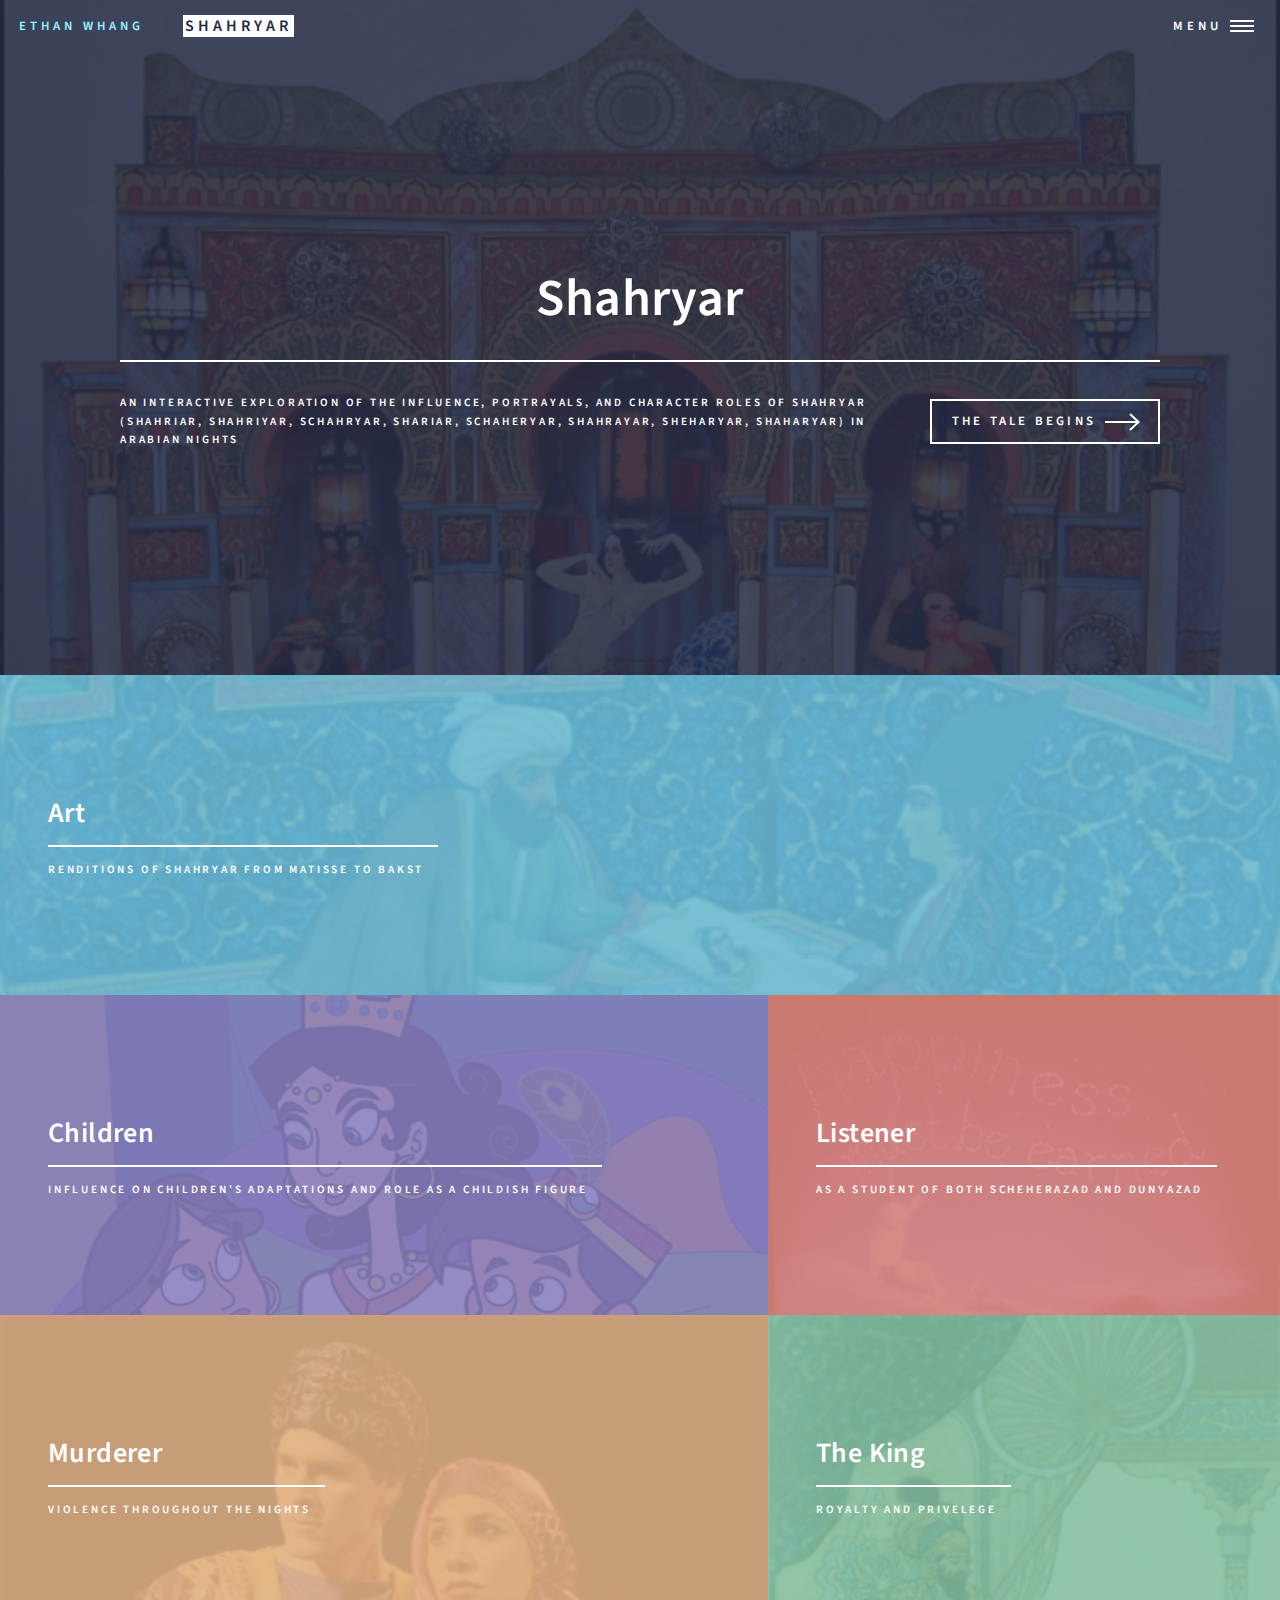
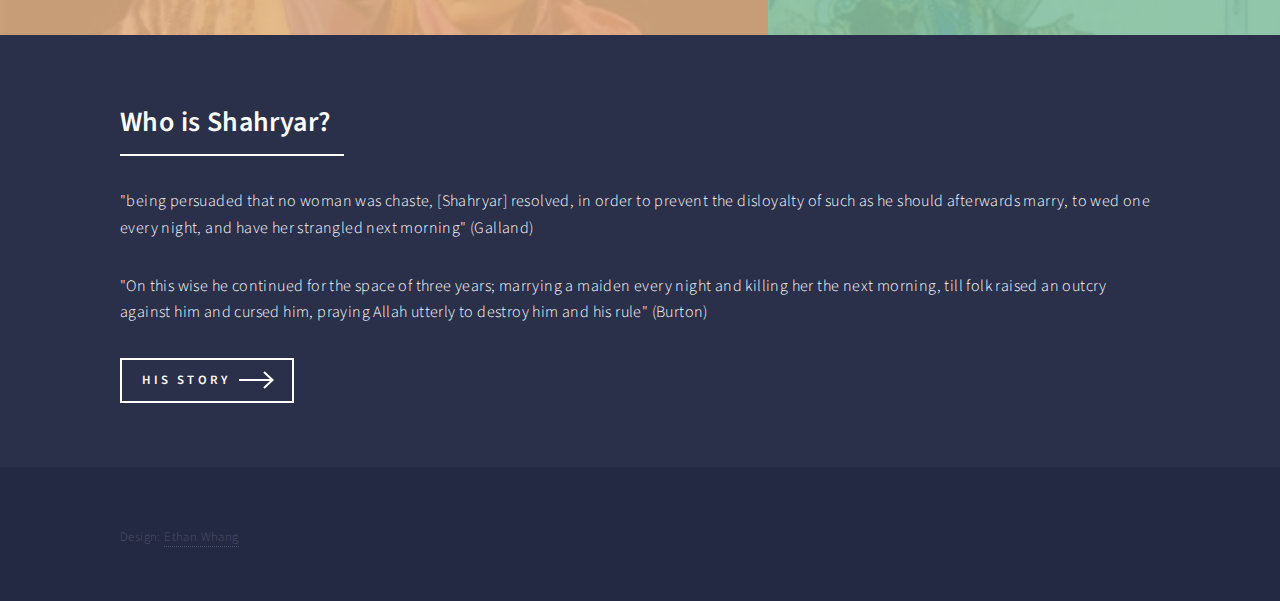
==== index.html @ 06170504 "children" ====
<html><head>
    <link rel="shortcut icon" type="image/x-icon" href="favicon.ico" />
    <title>Ethan Whang's CL121 Final Project</title>
    <meta charset="utf-8">
    <meta name="viewport" content="width=device-width, initial-scale=1, user-scalable=no">
    <link rel="stylesheet" href="assets/css/main.css">
    <noscript><link rel="stylesheet" href="assets/css/noscript.css" /></noscript>
  </head>
  <body class="">

    <!-- Wrapper -->
      <div id="wrapper">

        <!-- Header -->
          <header id="header" class="reveal alt">
            <a href="ethanwhang.html" class="logo"><span>Ethan Whang</span></a>
            <nav>
            <a href="index.html" class="logo"><strong>Shahryar</strong></a>
            <nav>
              <a href="#menu">Menu</a>
            </nav>
          </header>

        <!-- Menu -->
          <nav id="menu">
            <ul class="links">
              <li><a href="art.html">Art</a></li>
              <li><a href="children.html">Children</a></li>
              <li><a href="listener.html">Listener</a></li>
              <li><a href="murderer.html">Murderer</a></li>
              <li><a hre="theking.html">The King</a></li>
            </ul>
          </nav>


        <!-- Banner -->
          <section id="banner" class="major" style="">
            <div class="inner">
              <center><header class="major">
                <h1>Shahryar</h1>
              </header></center>
              <div class="content">
                <p>An interactive exploration of the influence, portrayals, and character roles of Shahryar (Shahriar, Shahriyar, Schahryar, Shariar, Schaheryar, Shahrayar, Sheharyar, Shaharyar) in Arabian Nights</p>
                <ul class="actions">
                  <li><a href="#one" class="button next scrolly">The Tale Begins</a></li>
                </ul>
              </div>
            </div>
          </section>

        <!-- Main -->
          <div id="main">

            <!-- One -->
              <section id="one" class="tiles">
                <article style="background-image: url(&quot;images/pic01.jpg&quot;);">
                  <span class="image" style="display: none;">
                    <img src="images/pic27.jpg" alt="">
                  </span>
                  <header class="major">
                    <h3><a href="art.html" class="link">Art</a></h3>
                    <p>Renditions of Shahryar from Matisse to Bakst</p>
                  </header>
                <a href="art.html" class="link primary"></a></article>
                <article style="background-image: url(&quot;images/pic02.jpg&quot;);">
                  <span class="image" style="display: none;">
                    <img src="images/pic02.jpg" alt="">
                  </span>
                  <header class="major">
                    <h3><a href="children.html" class="link">Children</a></h3>
                    <p>Influence on children's adaptations and role as a childish figure</p>
                  </header>
                <a href="children.html" class="link primary"></a></article>
                <article style="background-image: url(&quot;images/pic03.jpg&quot;);">
                  <span class="image" style="display: none;">
                    <img src="images/pic03.jpg" alt="">
                  </span>
                  <header class="major">
                    <h3><a href="listener.html" class="link">Listener</a></h3>
                    <p>As a student of both Scheherazad and Dunyazad</p>
                  </header>
                <a href="listener.html" class="link primary"></a></article>
                <article style="background-image: url(&quot;images/pic04.jpg&quot;);">
                  <span class="image" style="display: none;">
                    <img src="images/pic04.jpg" alt="">
                  </span>
                  <header class="major">
                    <h3><a href="murderer.html" class="link">Murderer</a></h3>
                    <p>Violence throughout the Nights</p>
                  </header>
                <a href="murderer.html" class="link primary"></a></article>
                <a href="theking.html" class="link primary"></a></article>
                <article style="background-image: url(&quot;images/pic05.jpg&quot;);">
                  <span class="image" style="display: none;">
                    <img src="images/pic05.jpg" alt="">
                  </span>
                  <header class="major">
                    <h3><a href="theking.html" class="link">The King</a></h3>
                    <p>Royalty and Privelege</p>
                  </header>
                </section>


            <!-- Two -->
              <section id="two">
                <div class="inner">
                  <header class="major">
                    <h2>Who is Shahryar?</h2>
                  </header>
                  <p>
                  "being persuaded that no woman was chaste, [Shahryar] resolved, in order to prevent the disloyalty of such as he should afterwards marry, to wed one every night, and have her strangled next morning" (Galland)
                </p>
                <p>
                  "On this wise he continued for the space of three years; marrying a maiden every night and killing her the next morning, till folk raised an outcry against him and cursed him, praying Allah utterly to destroy him and his rule" (Burton)
                </p>
                  <ul class="actions">
                    <li><a href="landing.html" class="button next">His Story</a></li>
                  </ul>
                </div>
              </section>

          </div>

        <!-- Footer -->
          <footer id="footer">
            <div class="inner">
              <ul class="copyright">
                <li>Design: <a href="ethanwhang.html">Ethan Whang</a></li>
              </ul>
            </div>
          </footer>

      </div>

    <!-- Scripts -->
      <script src="assets/js/jquery.min.js"></script>
      <script src="assets/js/jquery.scrolly.min.js"></script>
      <script src="assets/js/jquery.scrollex.min.js"></script>
      <script src="assets/js/browser.min.js"></script>
      <script src="assets/js/breakpoints.min.js"></script>
      <script src="assets/js/util.js"></script>
      <script src="assets/js/main.js"></script>


</body></html>
---- assets/css/main.css ----
@import url(font-awesome.min.css);
@import url("https://fonts.googleapis.com/css?family=Source+Sans+Pro:300,300italic,600,600italic");

/*
	Forty by HTML5 UP
	html5up.net | @ajlkn
	Free for personal and commercial use under the CCA 3.0 license (html5up.net/license)
*/

html, body, div, span, applet, object,
iframe, h1, h2, h3, h4, h5, h6, p, blockquote,
pre, a, abbr, acronym, address, big, cite,
code, del, dfn, em, img, ins, kbd, q, s, samp,
small, strike, strong, sub, sup, tt, var, b,
u, i, center, dl, dt, dd, ol, ul, li, fieldset,
form, label, legend, table, caption, tbody,
tfoot, thead, tr, th, td, article, aside,
canvas, details, embed, figure, figcaption,
footer, header, hgroup, menu, nav, output, ruby,
section, summary, time, mark, audio, video {
	margin: 0;
	padding: 0;
	border: 0;
	font-size: 100%;
	font: inherit;
	vertical-align: baseline;}

article, aside, details, figcaption, figure,
footer, header, hgroup, menu, nav, section {
	display: block;}

body {
	line-height: 1;
}

ol, ul {
	list-style: none;
}

blockquote, q {
	quotes: none;
}

	blockquote:before, blockquote:after, q:before, q:after {
		content: '';
		content: none;
	}

table {
	border-collapse: collapse;
	border-spacing: 0;
}

body {
	-webkit-text-size-adjust: none;
}

mark {
	background-color: transparent;
	color: inherit;
}

input::-moz-focus-inner {
	border: 0;
	padding: 0;
}

input, select, textarea {
	-moz-appearance: none;
	-webkit-appearance: none;
	-ms-appearance: none;
	appearance: none;
}

/* Basic */

	@-ms-viewport {
		width: device-width;
	}

	body {
		-ms-overflow-style: scrollbar;
	}

	@media screen and (max-width: 480px) {

		html, body {
			min-width: 320px;
		}

	}

	html {
		box-sizing: border-box;
	}

	*, *:before, *:after {
		box-sizing: border-box;
	}

	body {
		background: #242943;
	}

		body.is-preload *, body.is-preload *:before, body.is-preload *:after {
			-moz-animation: none !important;
			-webkit-animation: none !important;
			-ms-animation: none !important;
			animation: none !important;
			-moz-transition: none !important;
			-webkit-transition: none !important;
			-ms-transition: none !important;
			transition: none !important;
		}

/* Type */

	body, input, select, textarea {
		color: #ffffff;
		font-family: "Source Sans Pro", Helvetica, sans-serif;
		font-size: 17pt;
		font-weight: 300;
		letter-spacing: 0.025em;
		line-height: 1.65;
	}

		@media screen and (max-width: 1680px) {

			body, input, select, textarea {
				font-size: 14pt;
			}

		}

		@media screen and (max-width: 1280px) {

			body, input, select, textarea {
				font-size: 12pt;
			}

		}

		@media screen and (max-width: 360px) {

			body, input, select, textarea {
				font-size: 11pt;
			}

		}

	a {
		-moz-transition: color 0.2s ease-in-out, border-bottom-color 0.2s ease-in-out;
		-webkit-transition: color 0.2s ease-in-out, border-bottom-color 0.2s ease-in-out;
		-ms-transition: color 0.2s ease-in-out, border-bottom-color 0.2s ease-in-out;
		transition: color 0.2s ease-in-out, border-bottom-color 0.2s ease-in-out;
		border-bottom: dotted 1px;
		color: inherit;
		text-decoration: none;
	}

		a:hover {
			border-bottom-color: transparent;
			color: #9bf1ff !important;
		}

		a:active {
			color: #53e3fb !important;
		}

	strong, b {
		color: #ffffff;
		font-weight: 600;
	}

	em, i {
		font-style: italic;
	}

	p {
		margin: 0 0 2em 0;
	}

	h1, h2, h3, h4, h5, h6 {
		color: #ffffff;
		font-weight: 600;
		line-height: 1.65;
		margin: 0 0 1em 0;
	}

		h1 a, h2 a, h3 a, h4 a, h5 a, h6 a {
			color: inherit;
			border-bottom: 0;
		}

	h1 {
		font-size: 2.5em;
	}

	h2 {
		font-size: 1.75em;
	}

	h3 {
		font-size: 1.35em;
	}

	h4 {
		font-size: 1.1em;
	}

	h5 {
		font-size: 0.9em;
	}

	h6 {
		font-size: 0.7em;
	}

	@media screen and (max-width: 736px) {

		h1 {
			font-size: 2em;
		}

		h2 {
			font-size: 1.5em;
		}

		h3 {
			font-size: 1.25em;
		}

	}

	sub {
		font-size: 0.8em;
		position: relative;
		top: 0.5em;
	}

	sup {
		font-size: 0.8em;
		position: relative;
		top: -0.5em;
	}

	blockquote {
		border-left: solid 4px rgba(212, 212, 255, 0.1);
		font-style: italic;
		margin: 0 0 2em 0;
		padding: 0.5em 0 0.5em 2em;
	}

	code {
		background: rgba(212, 212, 255, 0.035);
		font-family: "Courier New", monospace;
		font-size: 0.9em;
		margin: 0 0.25em;
		padding: 0.25em 0.65em;
	}

	pre {
		-webkit-overflow-scrolling: touch;
		font-family: "Courier New", monospace;
		font-size: 0.9em;
		margin: 0 0 2em 0;
	}

		pre code {
			display: block;
			line-height: 1.75;
			padding: 1em 1.5em;
			overflow-x: auto;
		}

	hr {
		border: 0;
		border-bottom: solid 1px rgba(212, 212, 255, 0.1);
		margin: 2em 0;
	}

		hr.major {
			margin: 3em 0;
		}

	.align-left {
		text-align: left;
	}

	.align-center {
		text-align: center;
	}

	.align-right {
		text-align: right;
	}

/* Row */

	.row {
		display: flex;
		flex-wrap: wrap;
		box-sizing: border-box;
		align-items: stretch;
	}

		.row > * {
			box-sizing: border-box;
		}

		.row.gtr-uniform > * > :last-child {
			margin-bottom: 0;
		}

		.row.aln-left {
			justify-content: flex-start;
		}

		.row.aln-center {
			justify-content: center;
		}

		.row.aln-right {
			justify-content: flex-end;
		}

		.row.aln-top {
			align-items: flex-start;
		}

		.row.aln-middle {
			align-items: center;
		}

		.row.aln-bottom {
			align-items: flex-end;
		}

		.row > .imp {
			order: -1;
		}

		.row > .col-1 {
			width: 8.3333333333%;
		}

		.row > .off-1 {
			margin-left: 8.3333333333%;
		}

		.row > .col-2 {
			width: 16.6666666667%;
		}

		.row > .off-2 {
			margin-left: 16.6666666667%;
		}

		.row > .col-3 {
			width: 25%;
		}

		.row > .off-3 {
			margin-left: 25%;
		}

		.row > .col-4 {
			width: 33.3333333333%;
		}

		.row > .off-4 {
			margin-left: 33.3333333333%;
		}

		.row > .col-5 {
			width: 41.6666666667%;
		}

		.row > .off-5 {
			margin-left: 41.6666666667%;
		}

		.row > .col-6 {
			width: 50%;
		}

		.row > .off-6 {
			margin-left: 50%;
		}

		.row > .col-7 {
			width: 58.3333333333%;
		}

		.row > .off-7 {
			margin-left: 58.3333333333%;
		}

		.row > .col-8 {
			width: 66.6666666667%;
		}

		.row > .off-8 {
			margin-left: 66.6666666667%;
		}

		.row > .col-9 {
			width: 75%;
		}

		.row > .off-9 {
			margin-left: 75%;
		}

		.row > .col-10 {
			width: 83.3333333333%;
		}

		.row > .off-10 {
			margin-left: 83.3333333333%;
		}

		.row > .col-11 {
			width: 91.6666666667%;
		}

		.row > .off-11 {
			margin-left: 91.6666666667%;
		}

		.row > .col-12 {
			width: 100%;
		}

		.row > .off-12 {
			margin-left: 100%;
		}

		.row.gtr-0 {
			margin-top: 0;
			margin-left: 0em;
		}

			.row.gtr-0 > * {
				padding: 0 0 0 0em;
			}

			.row.gtr-0.gtr-uniform {
				margin-top: 0em;
			}

				.row.gtr-0.gtr-uniform > * {
					padding-top: 0em;
				}

		.row.gtr-25 {
			margin-top: 0;
			margin-left: -0.5em;
		}

			.row.gtr-25 > * {
				padding: 0 0 0 0.5em;
			}

			.row.gtr-25.gtr-uniform {
				margin-top: -0.5em;
			}

				.row.gtr-25.gtr-uniform > * {
					padding-top: 0.5em;
				}

		.row.gtr-50 {
			margin-top: 0;
			margin-left: -1em;
		}

			.row.gtr-50 > * {
				padding: 0 0 0 1em;
			}

			.row.gtr-50.gtr-uniform {
				margin-top: -1em;
			}

				.row.gtr-50.gtr-uniform > * {
					padding-top: 1em;
				}

		.row {
			margin-top: 0;
			margin-left: -2em;
		}

			.row > * {
				padding: 0 0 0 2em;
			}

			.row.gtr-uniform {
				margin-top: -2em;
			}

				.row.gtr-uniform > * {
					padding-top: 2em;
				}

		.row.gtr-150 {
			margin-top: 0;
			margin-left: -3em;
		}

			.row.gtr-150 > * {
				padding: 0 0 0 3em;
			}

			.row.gtr-150.gtr-uniform {
				margin-top: -3em;
			}

				.row.gtr-150.gtr-uniform > * {
					padding-top: 3em;
				}

		.row.gtr-200 {
			margin-top: 0;
			margin-left: -4em;
		}

			.row.gtr-200 > * {
				padding: 0 0 0 4em;
			}

			.row.gtr-200.gtr-uniform {
				margin-top: -4em;
			}

				.row.gtr-200.gtr-uniform > * {
					padding-top: 4em;
				}

		@media screen and (max-width: 1680px) {

			.row {
				display: flex;
				flex-wrap: wrap;
				box-sizing: border-box;
				align-items: stretch;
			}

				.row > * {
					box-sizing: border-box;
				}

				.row.gtr-uniform > * > :last-child {
					margin-bottom: 0;
				}

				.row.aln-left {
					justify-content: flex-start;
				}

				.row.aln-center {
					justify-content: center;
				}

				.row.aln-right {
					justify-content: flex-end;
				}

				.row.aln-top {
					align-items: flex-start;
				}

				.row.aln-middle {
					align-items: center;
				}

				.row.aln-bottom {
					align-items: flex-end;
				}

				.row > .imp-xlarge {
					order: -1;
				}

				.row > .col-1-xlarge {
					width: 8.3333333333%;
				}

				.row > .off-1-xlarge {
					margin-left: 8.3333333333%;
				}

				.row > .col-2-xlarge {
					width: 16.6666666667%;
				}

				.row > .off-2-xlarge {
					margin-left: 16.6666666667%;
				}

				.row > .col-3-xlarge {
					width: 25%;
				}

				.row > .off-3-xlarge {
					margin-left: 25%;
				}

				.row > .col-4-xlarge {
					width: 33.3333333333%;
				}

				.row > .off-4-xlarge {
					margin-left: 33.3333333333%;
				}

				.row > .col-5-xlarge {
					width: 41.6666666667%;
				}

				.row > .off-5-xlarge {
					margin-left: 41.6666666667%;
				}

				.row > .col-6-xlarge {
					width: 50%;
				}

				.row > .off-6-xlarge {
					margin-left: 50%;
				}

				.row > .col-7-xlarge {
					width: 58.3333333333%;
				}

				.row > .off-7-xlarge {
					margin-left: 58.3333333333%;
				}

				.row > .col-8-xlarge {
					width: 66.6666666667%;
				}

				.row > .off-8-xlarge {
					margin-left: 66.6666666667%;
				}

				.row > .col-9-xlarge {
					width: 75%;
				}

				.row > .off-9-xlarge {
					margin-left: 75%;
				}

				.row > .col-10-xlarge {
					width: 83.3333333333%;
				}

				.row > .off-10-xlarge {
					margin-left: 83.3333333333%;
				}

				.row > .col-11-xlarge {
					width: 91.6666666667%;
				}

				.row > .off-11-xlarge {
					margin-left: 91.6666666667%;
				}

				.row > .col-12-xlarge {
					width: 100%;
				}

				.row > .off-12-xlarge {
					margin-left: 100%;
				}

				.row.gtr-0 {
					margin-top: 0;
					margin-left: 0em;
				}

					.row.gtr-0 > * {
						padding: 0 0 0 0em;
					}

					.row.gtr-0.gtr-uniform {
						margin-top: 0em;
					}

						.row.gtr-0.gtr-uniform > * {
							padding-top: 0em;
						}

				.row.gtr-25 {
					margin-top: 0;
					margin-left: -0.5em;
				}

					.row.gtr-25 > * {
						padding: 0 0 0 0.5em;
					}

					.row.gtr-25.gtr-uniform {
						margin-top: -0.5em;
					}

						.row.gtr-25.gtr-uniform > * {
							padding-top: 0.5em;
						}

				.row.gtr-50 {
					margin-top: 0;
					margin-left: -1em;
				}

					.row.gtr-50 > * {
						padding: 0 0 0 1em;
					}

					.row.gtr-50.gtr-uniform {
						margin-top: -1em;
					}

						.row.gtr-50.gtr-uniform > * {
							padding-top: 1em;
						}

				.row {
					margin-top: 0;
					margin-left: -2em;
				}

					.row > * {
						padding: 0 0 0 2em;
					}

					.row.gtr-uniform {
						margin-top: -2em;
					}

						.row.gtr-uniform > * {
							padding-top: 2em;
						}

				.row.gtr-150 {
					margin-top: 0;
					margin-left: -3em;
				}

					.row.gtr-150 > * {
						padding: 0 0 0 3em;
					}

					.row.gtr-150.gtr-uniform {
						margin-top: -3em;
					}

						.row.gtr-150.gtr-uniform > * {
							padding-top: 3em;
						}

				.row.gtr-200 {
					margin-top: 0;
					margin-left: -4em;
				}

					.row.gtr-200 > * {
						padding: 0 0 0 4em;
					}

					.row.gtr-200.gtr-uniform {
						margin-top: -4em;
					}

						.row.gtr-200.gtr-uniform > * {
							padding-top: 4em;
						}

		}

		@media screen and (max-width: 1280px) {

			.row {
				display: flex;
				flex-wrap: wrap;
				box-sizing: border-box;
				align-items: stretch;
			}

				.row > * {
					box-sizing: border-box;
				}

				.row.gtr-uniform > * > :last-child {
					margin-bottom: 0;
				}

				.row.aln-left {
					justify-content: flex-start;
				}

				.row.aln-center {
					justify-content: center;
				}

				.row.aln-right {
					justify-content: flex-end;
				}

				.row.aln-top {
					align-items: flex-start;
				}

				.row.aln-middle {
					align-items: center;
				}

				.row.aln-bottom {
					align-items: flex-end;
				}

				.row > .imp-large {
					order: -1;
				}

				.row > .col-1-large {
					width: 8.3333333333%;
				}

				.row > .off-1-large {
					margin-left: 8.3333333333%;
				}

				.row > .col-2-large {
					width: 16.6666666667%;
				}

				.row > .off-2-large {
					margin-left: 16.6666666667%;
				}

				.row > .col-3-large {
					width: 25%;
				}

				.row > .off-3-large {
					margin-left: 25%;
				}

				.row > .col-4-large {
					width: 33.3333333333%;
				}

				.row > .off-4-large {
					margin-left: 33.3333333333%;
				}

				.row > .col-5-large {
					width: 41.6666666667%;
				}

				.row > .off-5-large {
					margin-left: 41.6666666667%;
				}

				.row > .col-6-large {
					width: 50%;
				}

				.row > .off-6-large {
					margin-left: 50%;
				}

				.row > .col-7-large {
					width: 58.3333333333%;
				}

				.row > .off-7-large {
					margin-left: 58.3333333333%;
				}

				.row > .col-8-large {
					width: 66.6666666667%;
				}

				.row > .off-8-large {
					margin-left: 66.6666666667%;
				}

				.row > .col-9-large {
					width: 75%;
				}

				.row > .off-9-large {
					margin-left: 75%;
				}

				.row > .col-10-large {
					width: 83.3333333333%;
				}

				.row > .off-10-large {
					margin-left: 83.3333333333%;
				}

				.row > .col-11-large {
					width: 91.6666666667%;
				}

				.row > .off-11-large {
					margin-left: 91.6666666667%;
				}

				.row > .col-12-large {
					width: 100%;
				}

				.row > .off-12-large {
					margin-left: 100%;
				}

				.row.gtr-0 {
					margin-top: 0;
					margin-left: 0em;
				}

					.row.gtr-0 > * {
						padding: 0 0 0 0em;
					}

					.row.gtr-0.gtr-uniform {
						margin-top: 0em;
					}

						.row.gtr-0.gtr-uniform > * {
							padding-top: 0em;
						}

				.row.gtr-25 {
					margin-top: 0;
					margin-left: -0.375em;
				}

					.row.gtr-25 > * {
						padding: 0 0 0 0.375em;
					}

					.row.gtr-25.gtr-uniform {
						margin-top: -0.375em;
					}

						.row.gtr-25.gtr-uniform > * {
							padding-top: 0.375em;
						}

				.row.gtr-50 {
					margin-top: 0;
					margin-left: -0.75em;
				}

					.row.gtr-50 > * {
						padding: 0 0 0 0.75em;
					}

					.row.gtr-50.gtr-uniform {
						margin-top: -0.75em;
					}

						.row.gtr-50.gtr-uniform > * {
							padding-top: 0.75em;
						}

				.row {
					margin-top: 0;
					margin-left: -1.5em;
				}

					.row > * {
						padding: 0 0 0 1.5em;
					}

					.row.gtr-uniform {
						margin-top: -1.5em;
					}

						.row.gtr-uniform > * {
							padding-top: 1.5em;
						}

				.row.gtr-150 {
					margin-top: 0;
					margin-left: -2.25em;
				}

					.row.gtr-150 > * {
						padding: 0 0 0 2.25em;
					}

					.row.gtr-150.gtr-uniform {
						margin-top: -2.25em;
					}

						.row.gtr-150.gtr-uniform > * {
							padding-top: 2.25em;
						}

				.row.gtr-200 {
					margin-top: 0;
					margin-left: -3em;
				}

					.row.gtr-200 > * {
						padding: 0 0 0 3em;
					}

					.row.gtr-200.gtr-uniform {
						margin-top: -3em;
					}

						.row.gtr-200.gtr-uniform > * {
							padding-top: 3em;
						}

		}

		@media screen and (max-width: 980px) {

			.row {
				display: flex;
				flex-wrap: wrap;
				box-sizing: border-box;
				align-items: stretch;
			}

				.row > * {
					box-sizing: border-box;
				}

				.row.gtr-uniform > * > :last-child {
					margin-bottom: 0;
				}

				.row.aln-left {
					justify-content: flex-start;
				}

				.row.aln-center {
					justify-content: center;
				}

				.row.aln-right {
					justify-content: flex-end;
				}

				.row.aln-top {
					align-items: flex-start;
				}

				.row.aln-middle {
					align-items: center;
				}

				.row.aln-bottom {
					align-items: flex-end;
				}

				.row > .imp-medium {
					order: -1;
				}

				.row > .col-1-medium {
					width: 8.3333333333%;
				}

				.row > .off-1-medium {
					margin-left: 8.3333333333%;
				}

				.row > .col-2-medium {
					width: 16.6666666667%;
				}

				.row > .off-2-medium {
					margin-left: 16.6666666667%;
				}

				.row > .col-3-medium {
					width: 25%;
				}

				.row > .off-3-medium {
					margin-left: 25%;
				}

				.row > .col-4-medium {
					width: 33.3333333333%;
				}

				.row > .off-4-medium {
					margin-left: 33.3333333333%;
				}

				.row > .col-5-medium {
					width: 41.6666666667%;
				}

				.row > .off-5-medium {
					margin-left: 41.6666666667%;
				}

				.row > .col-6-medium {
					width: 50%;
				}

				.row > .off-6-medium {
					margin-left: 50%;
				}

				.row > .col-7-medium {
					width: 58.3333333333%;
				}

				.row > .off-7-medium {
					margin-left: 58.3333333333%;
				}

				.row > .col-8-medium {
					width: 66.6666666667%;
				}

				.row > .off-8-medium {
					margin-left: 66.6666666667%;
				}

				.row > .col-9-medium {
					width: 75%;
				}

				.row > .off-9-medium {
					margin-left: 75%;
				}

				.row > .col-10-medium {
					width: 83.3333333333%;
				}

				.row > .off-10-medium {
					margin-left: 83.3333333333%;
				}

				.row > .col-11-medium {
					width: 91.6666666667%;
				}

				.row > .off-11-medium {
					margin-left: 91.6666666667%;
				}

				.row > .col-12-medium {
					width: 100%;
				}

				.row > .off-12-medium {
					margin-left: 100%;
				}

				.row.gtr-0 {
					margin-top: 0;
					margin-left: 0em;
				}

					.row.gtr-0 > * {
						padding: 0 0 0 0em;
					}

					.row.gtr-0.gtr-uniform {
						margin-top: 0em;
					}

						.row.gtr-0.gtr-uniform > * {
							padding-top: 0em;
						}

				.row.gtr-25 {
					margin-top: 0;
					margin-left: -0.375em;
				}

					.row.gtr-25 > * {
						padding: 0 0 0 0.375em;
					}

					.row.gtr-25.gtr-uniform {
						margin-top: -0.375em;
					}

						.row.gtr-25.gtr-uniform > * {
							padding-top: 0.375em;
						}

				.row.gtr-50 {
					margin-top: 0;
					margin-left: -0.75em;
				}

					.row.gtr-50 > * {
						padding: 0 0 0 0.75em;
					}

					.row.gtr-50.gtr-uniform {
						margin-top: -0.75em;
					}

						.row.gtr-50.gtr-uniform > * {
							padding-top: 0.75em;
						}

				.row {
					margin-top: 0;
					margin-left: -1.5em;
				}

					.row > * {
						padding: 0 0 0 1.5em;
					}

					.row.gtr-uniform {
						margin-top: -1.5em;
					}

						.row.gtr-uniform > * {
							padding-top: 1.5em;
						}

				.row.gtr-150 {
					margin-top: 0;
					margin-left: -2.25em;
				}

					.row.gtr-150 > * {
						padding: 0 0 0 2.25em;
					}

					.row.gtr-150.gtr-uniform {
						margin-top: -2.25em;
					}

						.row.gtr-150.gtr-uniform > * {
							padding-top: 2.25em;
						}

				.row.gtr-200 {
					margin-top: 0;
					margin-left: -3em;
				}

					.row.gtr-200 > * {
						padding: 0 0 0 3em;
					}

					.row.gtr-200.gtr-uniform {
						margin-top: -3em;
					}

						.row.gtr-200.gtr-uniform > * {
							padding-top: 3em;
						}

		}

		@media screen and (max-width: 736px) {

			.row {
				display: flex;
				flex-wrap: wrap;
				box-sizing: border-box;
				align-items: stretch;
			}

				.row > * {
					box-sizing: border-box;
				}

				.row.gtr-uniform > * > :last-child {
					margin-bottom: 0;
				}

				.row.aln-left {
					justify-content: flex-start;
				}

				.row.aln-center {
					justify-content: center;
				}

				.row.aln-right {
					justify-content: flex-end;
				}

				.row.aln-top {
					align-items: flex-start;
				}

				.row.aln-middle {
					align-items: center;
				}

				.row.aln-bottom {
					align-items: flex-end;
				}

				.row > .imp-small {
					order: -1;
				}

				.row > .col-1-small {
					width: 8.3333333333%;
				}

				.row > .off-1-small {
					margin-left: 8.3333333333%;
				}

				.row > .col-2-small {
					width: 16.6666666667%;
				}

				.row > .off-2-small {
					margin-left: 16.6666666667%;
				}

				.row > .col-3-small {
					width: 25%;
				}

				.row > .off-3-small {
					margin-left: 25%;
				}

				.row > .col-4-small {
					width: 33.3333333333%;
				}

				.row > .off-4-small {
					margin-left: 33.3333333333%;
				}

				.row > .col-5-small {
					width: 41.6666666667%;
				}

				.row > .off-5-small {
					margin-left: 41.6666666667%;
				}

				.row > .col-6-small {
					width: 50%;
				}

				.row > .off-6-small {
					margin-left: 50%;
				}

				.row > .col-7-small {
					width: 58.3333333333%;
				}

				.row > .off-7-small {
					margin-left: 58.3333333333%;
				}

				.row > .col-8-small {
					width: 66.6666666667%;
				}

				.row > .off-8-small {
					margin-left: 66.6666666667%;
				}

				.row > .col-9-small {
					width: 75%;
				}

				.row > .off-9-small {
					margin-left: 75%;
				}

				.row > .col-10-small {
					width: 83.3333333333%;
				}

				.row > .off-10-small {
					margin-left: 83.3333333333%;
				}

				.row > .col-11-small {
					width: 91.6666666667%;
				}

				.row > .off-11-small {
					margin-left: 91.6666666667%;
				}

				.row > .col-12-small {
					width: 100%;
				}

				.row > .off-12-small {
					margin-left: 100%;
				}

				.row.gtr-0 {
					margin-top: 0;
					margin-left: 0em;
				}

					.row.gtr-0 > * {
						padding: 0 0 0 0em;
					}

					.row.gtr-0.gtr-uniform {
						margin-top: 0em;
					}

						.row.gtr-0.gtr-uniform > * {
							padding-top: 0em;
						}

				.row.gtr-25 {
					margin-top: 0;
					margin-left: -0.3125em;
				}

					.row.gtr-25 > * {
						padding: 0 0 0 0.3125em;
					}

					.row.gtr-25.gtr-uniform {
						margin-top: -0.3125em;
					}

						.row.gtr-25.gtr-uniform > * {
							padding-top: 0.3125em;
						}

				.row.gtr-50 {
					margin-top: 0;
					margin-left: -0.625em;
				}

					.row.gtr-50 > * {
						padding: 0 0 0 0.625em;
					}

					.row.gtr-50.gtr-uniform {
						margin-top: -0.625em;
					}

						.row.gtr-50.gtr-uniform > * {
							padding-top: 0.625em;
						}

				.row {
					margin-top: 0;
					margin-left: -1.25em;
				}

					.row > * {
						padding: 0 0 0 1.25em;
					}

					.row.gtr-uniform {
						margin-top: -1.25em;
					}

						.row.gtr-uniform > * {
							padding-top: 1.25em;
						}

				.row.gtr-150 {
					margin-top: 0;
					margin-left: -1.875em;
				}

					.row.gtr-150 > * {
						padding: 0 0 0 1.875em;
					}

					.row.gtr-150.gtr-uniform {
						margin-top: -1.875em;
					}

						.row.gtr-150.gtr-uniform > * {
							padding-top: 1.875em;
						}

				.row.gtr-200 {
					margin-top: 0;
					margin-left: -2.5em;
				}

					.row.gtr-200 > * {
						padding: 0 0 0 2.5em;
					}

					.row.gtr-200.gtr-uniform {
						margin-top: -2.5em;
					}

						.row.gtr-200.gtr-uniform > * {
							padding-top: 2.5em;
						}

		}

		@media screen and (max-width: 480px) {

			.row {
				display: flex;
				flex-wrap: wrap;
				box-sizing: border-box;
				align-items: stretch;
			}

				.row > * {
					box-sizing: border-box;
				}

				.row.gtr-uniform > * > :last-child {
					margin-bottom: 0;
				}

				.row.aln-left {
					justify-content: flex-start;
				}

				.row.aln-center {
					justify-content: center;
				}

				.row.aln-right {
					justify-content: flex-end;
				}

				.row.aln-top {
					align-items: flex-start;
				}

				.row.aln-middle {
					align-items: center;
				}

				.row.aln-bottom {
					align-items: flex-end;
				}

				.row > .imp-xsmall {
					order: -1;
				}

				.row > .col-1-xsmall {
					width: 8.3333333333%;
				}

				.row > .off-1-xsmall {
					margin-left: 8.3333333333%;
				}

				.row > .col-2-xsmall {
					width: 16.6666666667%;
				}

				.row > .off-2-xsmall {
					margin-left: 16.6666666667%;
				}

				.row > .col-3-xsmall {
					width: 25%;
				}

				.row > .off-3-xsmall {
					margin-left: 25%;
				}

				.row > .col-4-xsmall {
					width: 33.3333333333%;
				}

				.row > .off-4-xsmall {
					margin-left: 33.3333333333%;
				}

				.row > .col-5-xsmall {
					width: 41.6666666667%;
				}

				.row > .off-5-xsmall {
					margin-left: 41.6666666667%;
				}

				.row > .col-6-xsmall {
					width: 50%;
				}

				.row > .off-6-xsmall {
					margin-left: 50%;
				}

				.row > .col-7-xsmall {
					width: 58.3333333333%;
				}

				.row > .off-7-xsmall {
					margin-left: 58.3333333333%;
				}

				.row > .col-8-xsmall {
					width: 66.6666666667%;
				}

				.row > .off-8-xsmall {
					margin-left: 66.6666666667%;
				}

				.row > .col-9-xsmall {
					width: 75%;
				}

				.row > .off-9-xsmall {
					margin-left: 75%;
				}

				.row > .col-10-xsmall {
					width: 83.3333333333%;
				}

				.row > .off-10-xsmall {
					margin-left: 83.3333333333%;
				}

				.row > .col-11-xsmall {
					width: 91.6666666667%;
				}

				.row > .off-11-xsmall {
					margin-left: 91.6666666667%;
				}

				.row > .col-12-xsmall {
					width: 100%;
				}

				.row > .off-12-xsmall {
					margin-left: 100%;
				}

				.row.gtr-0 {
					margin-top: 0;
					margin-left: 0em;
				}

					.row.gtr-0 > * {
						padding: 0 0 0 0em;
					}

					.row.gtr-0.gtr-uniform {
						margin-top: 0em;
					}

						.row.gtr-0.gtr-uniform > * {
							padding-top: 0em;
						}

				.row.gtr-25 {
					margin-top: 0;
					margin-left: -0.3125em;
				}

					.row.gtr-25 > * {
						padding: 0 0 0 0.3125em;
					}

					.row.gtr-25.gtr-uniform {
						margin-top: -0.3125em;
					}

						.row.gtr-25.gtr-uniform > * {
							padding-top: 0.3125em;
						}

				.row.gtr-50 {
					margin-top: 0;
					margin-left: -0.625em;
				}

					.row.gtr-50 > * {
						padding: 0 0 0 0.625em;
					}

					.row.gtr-50.gtr-uniform {
						margin-top: -0.625em;
					}

						.row.gtr-50.gtr-uniform > * {
							padding-top: 0.625em;
						}

				.row {
					margin-top: 0;
					margin-left: -1.25em;
				}

					.row > * {
						padding: 0 0 0 1.25em;
					}

					.row.gtr-uniform {
						margin-top: -1.25em;
					}

						.row.gtr-uniform > * {
							padding-top: 1.25em;
						}

				.row.gtr-150 {
					margin-top: 0;
					margin-left: -1.875em;
				}

					.row.gtr-150 > * {
						padding: 0 0 0 1.875em;
					}

					.row.gtr-150.gtr-uniform {
						margin-top: -1.875em;
					}

						.row.gtr-150.gtr-uniform > * {
							padding-top: 1.875em;
						}

				.row.gtr-200 {
					margin-top: 0;
					margin-left: -2.5em;
				}

					.row.gtr-200 > * {
						padding: 0 0 0 2.5em;
					}

					.row.gtr-200.gtr-uniform {
						margin-top: -2.5em;
					}

						.row.gtr-200.gtr-uniform > * {
							padding-top: 2.5em;
						}

		}

/* Section/Article */

	section.special, article.special {
		text-align: center;
	}

	header.major {
		width: -moz-max-content;
		width: -webkit-max-content;
		width: -ms-max-content;
		width: max-content;
		margin-bottom: 2em;
	}

		header.major > :first-child {
			margin-bottom: 0;
			width: calc(100% + 0.5em);
		}

			header.major > :first-child:after {
				content: '';
				background-color: #ffffff;
				display: block;
				height: 2px;
				margin: 0.325em 0 0.5em 0;
				width: 100%;
			}

		header.major > p {
			font-size: 0.7em;
			font-weight: 600;
			letter-spacing: 0.25em;
			margin-bottom: 0;
			text-transform: uppercase;
		}

		body.is-ie header.major > :first-child:after {
			max-width: 9em;
		}

		body.is-ie header.major > h1:after {
			max-width: 100% !important;
		}

	@media screen and (max-width: 736px) {

		header.major > p br {
			display: none;
		}

	}

/* Form */

	form {
		margin: 0 0 2em 0;
	}

		form > :last-child {
			margin-bottom: 0;
		}

		form > .fields {
			display: -moz-flex;
			display: -webkit-flex;
			display: -ms-flex;
			display: flex;
			-moz-flex-wrap: wrap;
			-webkit-flex-wrap: wrap;
			-ms-flex-wrap: wrap;
			flex-wrap: wrap;
			width: calc(100% + 3em);
			margin: -1.5em 0 2em -1.5em;
		}

			form > .fields > .field {
				-moz-flex-grow: 0;
				-webkit-flex-grow: 0;
				-ms-flex-grow: 0;
				flex-grow: 0;
				-moz-flex-shrink: 0;
				-webkit-flex-shrink: 0;
				-ms-flex-shrink: 0;
				flex-shrink: 0;
				padding: 1.5em 0 0 1.5em;
				width: calc(100% - 1.5em);
			}

				form > .fields > .field.half {
					width: calc(50% - 0.75em);
				}

				form > .fields > .field.third {
					width: calc(100%/3 - 0.5em);
				}

				form > .fields > .field.quarter {
					width: calc(25% - 0.375em);
				}

		@media screen and (max-width: 480px) {

			form > .fields {
				width: calc(100% + 3em);
				margin: -1.5em 0 2em -1.5em;
			}

				form > .fields > .field {
					padding: 1.5em 0 0 1.5em;
					width: calc(100% - 1.5em);
				}

					form > .fields > .field.half {
						width: calc(100% - 1.5em);
					}

					form > .fields > .field.third {
						width: calc(100% - 1.5em);
					}

					form > .fields > .field.quarter {
						width: calc(100% - 1.5em);
					}

		}

	label {
		color: #ffffff;
		display: block;
		font-size: 0.8em;
		font-weight: 600;
		letter-spacing: 0.25em;
		margin: 0 0 1em 0;
		text-transform: uppercase;
	}

	input[type="text"],
	input[type="password"],
	input[type="email"],
	input[type="tel"],
	input[type="search"],
	input[type="url"],
	select,
	textarea {
		-moz-appearance: none;
		-webkit-appearance: none;
		-ms-appearance: none;
		appearance: none;
		background: rgba(212, 212, 255, 0.035);
		border: none;
		border-radius: 0;
		color: inherit;
		display: block;
		outline: 0;
		padding: 0 1em;
		text-decoration: none;
		width: 100%;
	}

		input[type="text"]:invalid,
		input[type="password"]:invalid,
		input[type="email"]:invalid,
		input[type="tel"]:invalid,
		input[type="search"]:invalid,
		input[type="url"]:invalid,
		select:invalid,
		textarea:invalid {
			box-shadow: none;
		}

		input[type="text"]:focus,
		input[type="password"]:focus,
		input[type="email"]:focus,
		input[type="tel"]:focus,
		input[type="search"]:focus,
		input[type="url"]:focus,
		select:focus,
		textarea:focus {
			border-color: #9bf1ff;
			box-shadow: 0 0 0 2px #9bf1ff;
		}

	select {
		background-image: url("data:image/svg+xml;charset=utf8,%3Csvg xmlns='http://www.w3.org/2000/svg' width='40' height='40' preserveAspectRatio='none' viewBox='0 0 40 40'%3E%3Cpath d='M9.4,12.3l10.4,10.4l10.4-10.4c0.2-0.2,0.5-0.4,0.9-0.4c0.3,0,0.6,0.1,0.9,0.4l3.3,3.3c0.2,0.2,0.4,0.5,0.4,0.9 c0,0.4-0.1,0.6-0.4,0.9L20.7,31.9c-0.2,0.2-0.5,0.4-0.9,0.4c-0.3,0-0.6-0.1-0.9-0.4L4.3,17.3c-0.2-0.2-0.4-0.5-0.4-0.9 c0-0.4,0.1-0.6,0.4-0.9l3.3-3.3c0.2-0.2,0.5-0.4,0.9-0.4S9.1,12.1,9.4,12.3z' fill='rgba(212, 212, 255, 0.1)' /%3E%3C/svg%3E");
		background-size: 1.25rem;
		background-repeat: no-repeat;
		background-position: calc(100% - 1rem) center;
		height: 2.75em;
		padding-right: 2.75em;
		text-overflow: ellipsis;
	}

		select option {
			color: #ffffff;
			background: #242943;
		}

		select:focus::-ms-value {
			background-color: transparent;
		}

		select::-ms-expand {
			display: none;
		}

	input[type="text"],
	input[type="password"],
	input[type="email"],
	input[type="tel"],
	input[type="search"],
	input[type="url"],
	select {
		height: 2.75em;
	}

	textarea {
		padding: 0.75em 1em;
	}

	input[type="checkbox"],
	input[type="radio"] {
		-moz-appearance: none;
		-webkit-appearance: none;
		-ms-appearance: none;
		appearance: none;
		display: block;
		float: left;
		margin-right: -2em;
		opacity: 0;
		width: 1em;
		z-index: -1;
	}

		input[type="checkbox"] + label,
		input[type="radio"] + label {
			text-decoration: none;
			color: #ffffff;
			cursor: pointer;
			display: inline-block;
			font-weight: 300;
			padding-left: 2.65em;
			padding-right: 0.75em;
			position: relative;
		}

			input[type="checkbox"] + label:before,
			input[type="radio"] + label:before {
				-moz-osx-font-smoothing: grayscale;
				-webkit-font-smoothing: antialiased;
				font-family: FontAwesome;
				font-style: normal;
				font-weight: normal;
				text-transform: none !important;
			}

			input[type="checkbox"] + label:before,
			input[type="radio"] + label:before {
				background: rgba(212, 212, 255, 0.035);
				content: '';
				display: inline-block;
				height: 1.65em;
				left: 0;
				letter-spacing: 0;
				line-height: 1.58125em;
				position: absolute;
				text-align: center;
				top: 0;
				width: 1.65em;
			}

		input[type="checkbox"]:checked + label:before,
		input[type="radio"]:checked + label:before {
			background: #ffffff;
			border-color: #9bf1ff;
			content: '\f00c';
			color: #242943;
		}

		input[type="checkbox"]:focus + label:before,
		input[type="radio"]:focus + label:before {
			box-shadow: 0 0 0 2px #9bf1ff;
		}

	input[type="radio"] + label:before {
		border-radius: 100%;
	}

	::-webkit-input-placeholder {
		color: rgba(244, 244, 255, 0.2) !important;
		opacity: 1.0;
	}

	:-moz-placeholder {
		color: rgba(244, 244, 255, 0.2) !important;
		opacity: 1.0;
	}

	::-moz-placeholder {
		color: rgba(244, 244, 255, 0.2) !important;
		opacity: 1.0;
	}

	:-ms-input-placeholder {
		color: rgba(244, 244, 255, 0.2) !important;
		opacity: 1.0;
	}

/* Box */

	.box {
		border: solid 1px rgba(212, 212, 255, 0.1);
		margin-bottom: 2em;
		padding: 1.5em;
	}

		.box > :last-child,
		.box > :last-child > :last-child,
		.box > :last-child > :last-child > :last-child {
			margin-bottom: 0;
		}

		.box.alt {
			border: 0;
			border-radius: 0;
			padding: 0;
		}

/* Icon */

	.icon {
		text-decoration: none;
		border-bottom: none;
		position: relative;
	}

		.icon:before {
			-moz-osx-font-smoothing: grayscale;
			-webkit-font-smoothing: antialiased;
			font-family: FontAwesome;
			font-style: normal;
			font-weight: normal;
			text-transform: none !important;
		}

		.icon > .label {
			display: none;
		}

		.icon.alt:before {
			background-color: #ffffff;
			border-radius: 100%;
			color: #242943;
			display: inline-block;
			height: 2em;
			line-height: 2em;
			text-align: center;
			width: 2em;
		}

	a.icon.alt:before {
		-moz-transition: background-color 0.2s ease-in-out;
		-webkit-transition: background-color 0.2s ease-in-out;
		-ms-transition: background-color 0.2s ease-in-out;
		transition: background-color 0.2s ease-in-out;
	}

	a.icon.alt:hover:before {
		background-color: #6fc3df;
	}

	a.icon.alt:active:before {
		background-color: #37a6cb;
	}

/* Image */

	.image {
		border: 0;
		display: inline-block;
		position: relative;
	}

		.image img {
			display: block;
		}

		.image.left, .image.right {
			max-width: 30%;
		}

			.image.left img, .image.right img {
				width: 100%;
			}

		.image.left {
			float: left;
			margin: 0 1.5em 1.25em 0;
			top: 0.25em;
		}

		.image.right {
			float: right;
			margin: 0 0 1.25em 1.5em;
			top: 0.25em;
		}

		.image.fit {
			display: block;
			margin: 0 0 2em 0;
			width: 100%;
		}

			.image.fit img {
				width: 100%;
			}

		.image.main {
			display: block;
			margin: 2.5em 0;
			width: 100%;
		}

			.image.main img {
				width: 100%;
			}

			@media screen and (max-width: 736px) {

				.image.main {
					margin: 1.5em 0;
				}

			}

/* List */

	ol {
		list-style: decimal;
		margin: 0 0 2em 0;
		padding-left: 1.25em;
	}

		ol li {
			padding-left: 0.25em;
		}

	ul {
		list-style: disc;
		margin: 0 0 2em 0;
		padding-left: 1em;
	}

		ul li {
			padding-left: 0.5em;
		}

		ul.alt {
			list-style: none;
			padding-left: 0;
		}

			ul.alt li {
				border-top: solid 1px rgba(212, 212, 255, 0.1);
				padding: 0.5em 0;
			}

				ul.alt li:first-child {
					border-top: 0;
					padding-top: 0;
				}

	dl {
		margin: 0 0 2em 0;
	}

		dl dt {
			display: block;
			font-weight: 600;
			margin: 0 0 1em 0;
		}

		dl dd {
			margin-left: 2em;
		}

/* Actions */

	ul.actions {
		display: -moz-flex;
		display: -webkit-flex;
		display: -ms-flex;
		display: flex;
		cursor: default;
		list-style: none;
		margin-left: -1em;
		padding-left: 0;
	}

		ul.actions li {
			padding: 0 0 0 1em;
			vertical-align: middle;
		}

		ul.actions.special {
			-moz-justify-content: center;
			-webkit-justify-content: center;
			-ms-justify-content: center;
			justify-content: center;
			width: 100%;
			margin-left: 0;
		}

			ul.actions.special li:first-child {
				padding-left: 0;
			}

		ul.actions.stacked {
			-moz-flex-direction: column;
			-webkit-flex-direction: column;
			-ms-flex-direction: column;
			flex-direction: column;
			margin-left: 0;
		}

			ul.actions.stacked li {
				padding: 1.3em 0 0 0;
			}

				ul.actions.stacked li:first-child {
					padding-top: 0;
				}

		ul.actions.fit {
			width: calc(100% + 1em);
		}

			ul.actions.fit li {
				-moz-flex-grow: 1;
				-webkit-flex-grow: 1;
				-ms-flex-grow: 1;
				flex-grow: 1;
				-moz-flex-shrink: 1;
				-webkit-flex-shrink: 1;
				-ms-flex-shrink: 1;
				flex-shrink: 1;
				width: 100%;
			}

				ul.actions.fit li > * {
					width: 100%;
				}

			ul.actions.fit.stacked {
				width: 100%;
			}

/* Icons */

	ul.icons {
		cursor: default;
		list-style: none;
		padding-left: 0;
	}

		ul.icons li {
			display: inline-block;
			padding: 0 1em 0 0;
		}

			ul.icons li:last-child {
				padding-right: 0;
			}

		@media screen and (max-width: 736px) {

			ul.icons li {
				padding: 0 0.75em 0 0;
			}

		}

/* Pagination */

	ul.pagination {
		cursor: default;
		list-style: none;
		padding-left: 0;
	}

		ul.pagination li {
			display: inline-block;
			padding-left: 0;
			vertical-align: middle;
		}

			ul.pagination li > .page {
				-moz-transition: background-color 0.2s ease-in-out, color 0.2s ease-in-out;
				-webkit-transition: background-color 0.2s ease-in-out, color 0.2s ease-in-out;
				-ms-transition: background-color 0.2s ease-in-out, color 0.2s ease-in-out;
				transition: background-color 0.2s ease-in-out, color 0.2s ease-in-out;
				border-bottom: 0;
				display: inline-block;
				font-size: 0.8em;
				font-weight: 600;
				height: 1.5em;
				line-height: 1.5em;
				margin: 0 0.125em;
				min-width: 1.5em;
				padding: 0 0.5em;
				text-align: center;
			}

				ul.pagination li > .page.active {
					background-color: #ffffff;
					color: #242943;
				}

					ul.pagination li > .page.active:hover {
						background-color: #9bf1ff;
						color: #242943 !important;
					}

					ul.pagination li > .page.active:active {
						background-color: #53e3fb;
					}

			ul.pagination li:first-child {
				padding-right: 0.75em;
			}

			ul.pagination li:last-child {
				padding-left: 0.75em;
			}

		@media screen and (max-width: 480px) {

			ul.pagination li:nth-child(n+2):nth-last-child(n+2) {
				display: none;
			}

			ul.pagination li:first-child {
				padding-right: 0;
			}

		}

/* Table */

	.table-wrapper {
		-webkit-overflow-scrolling: touch;
		overflow-x: auto;
	}

	table {
		margin: 0 0 2em 0;
		width: 100%;
	}

		table tbody tr {
			border: solid 1px rgba(212, 212, 255, 0.1);
			border-left: 0;
			border-right: 0;
		}

			table tbody tr:nth-child(2n + 1) {
				background-color: rgba(212, 212, 255, 0.035);
			}

		table td {
			padding: 0.75em 0.75em;
		}

		table th {
			color: #ffffff;
			font-size: 0.9em;
			font-weight: 600;
			padding: 0 0.75em 0.75em 0.75em;
			text-align: left;
		}

		table thead {
			border-bottom: solid 2px rgba(212, 212, 255, 0.1);
		}

		table tfoot {
			border-top: solid 2px rgba(212, 212, 255, 0.1);
		}

		table.alt {
			border-collapse: separate;
		}

			table.alt tbody tr td {
				border: solid 1px rgba(212, 212, 255, 0.1);
				border-left-width: 0;
				border-top-width: 0;
			}

				table.alt tbody tr td:first-child {
					border-left-width: 1px;
				}

			table.alt tbody tr:first-child td {
				border-top-width: 1px;
			}

			table.alt thead {
				border-bottom: 0;
			}

			table.alt tfoot {
				border-top: 0;
			}

/* Button */

	input[type="submit"],
	input[type="reset"],
	input[type="button"],
	button,
	.button {
		-moz-appearance: none;
		-webkit-appearance: none;
		-ms-appearance: none;
		appearance: none;
		-moz-transition: background-color 0.2s ease-in-out, box-shadow 0.2s ease-in-out, color 0.2s ease-in-out;
		-webkit-transition: background-color 0.2s ease-in-out, box-shadow 0.2s ease-in-out, color 0.2s ease-in-out;
		-ms-transition: background-color 0.2s ease-in-out, box-shadow 0.2s ease-in-out, color 0.2s ease-in-out;
		transition: background-color 0.2s ease-in-out, box-shadow 0.2s ease-in-out, color 0.2s ease-in-out;
		background-color: transparent;
		border: 0;
		border-radius: 0;
		box-shadow: inset 0 0 0 2px #ffffff;
		color: #ffffff;
		cursor: pointer;
		display: inline-block;
		font-size: 0.8em;
		font-weight: 600;
		height: 3.5em;
		letter-spacing: 0.25em;
		line-height: 3.5em;
		padding: 0 1.75em;
		text-align: center;
		text-decoration: none;
		text-transform: uppercase;
		white-space: nowrap;
	}

		input[type="submit"]:hover, input[type="submit"]:active,
		input[type="reset"]:hover,
		input[type="reset"]:active,
		input[type="button"]:hover,
		input[type="button"]:active,
		button:hover,
		button:active,
		.button:hover,
		.button:active {
			box-shadow: inset 0 0 0 2px #9bf1ff;
			color: #9bf1ff;
		}

		input[type="submit"]:active,
		input[type="reset"]:active,
		input[type="button"]:active,
		button:active,
		.button:active {
			background-color: rgba(155, 241, 255, 0.1);
			box-shadow: inset 0 0 0 2px #53e3fb;
			color: #53e3fb;
		}

		input[type="submit"].icon:before,
		input[type="reset"].icon:before,
		input[type="button"].icon:before,
		button.icon:before,
		.button.icon:before {
			margin-right: 0.5em;
		}

		input[type="submit"].fit,
		input[type="reset"].fit,
		input[type="button"].fit,
		button.fit,
		.button.fit {
			width: 100%;
		}

		input[type="submit"].small,
		input[type="reset"].small,
		input[type="button"].small,
		button.small,
		.button.small {
			font-size: 0.6em;
		}

		input[type="submit"].large,
		input[type="reset"].large,
		input[type="button"].large,
		button.large,
		.button.large {
			font-size: 1.25em;
			height: 3em;
			line-height: 3em;
		}

		input[type="submit"].next,
		input[type="reset"].next,
		input[type="button"].next,
		button.next,
		.button.next {
			padding-right: 4.5em;
			position: relative;
		}

			input[type="submit"].next:before, input[type="submit"].next:after,
			input[type="reset"].next:before,
			input[type="reset"].next:after,
			input[type="button"].next:before,
			input[type="button"].next:after,
			button.next:before,
			button.next:after,
			.button.next:before,
			.button.next:after {
				-moz-transition: opacity 0.2s ease-in-out;
				-webkit-transition: opacity 0.2s ease-in-out;
				-ms-transition: opacity 0.2s ease-in-out;
				transition: opacity 0.2s ease-in-out;
				background-position: center right;
				background-repeat: no-repeat;
				background-size: 36px 24px;
				content: '';
				display: block;
				height: 100%;
				position: absolute;
				right: 1.5em;
				top: 0;
				vertical-align: middle;
				width: 36px;
			}

			input[type="submit"].next:before,
			input[type="reset"].next:before,
			input[type="button"].next:before,
			button.next:before,
			.button.next:before {
				background-image: url("data:image/svg+xml;charset=utf8,%3Csvg xmlns='http://www.w3.org/2000/svg' xmlns:xlink='http://www.w3.org/1999/xlink' width='36px' height='24px' viewBox='0 0 36 24' zoomAndPan='disable'%3E%3Cstyle%3Eline %7B stroke: %23ffffff%3B stroke-width: 2px%3B %7D%3C/style%3E%3Cline x1='0' y1='12' x2='34' y2='12' /%3E%3Cline x1='25' y1='4' x2='34' y2='12.5' /%3E%3Cline x1='25' y1='20' x2='34' y2='11.5' /%3E%3C/svg%3E");
			}

			input[type="submit"].next:after,
			input[type="reset"].next:after,
			input[type="button"].next:after,
			button.next:after,
			.button.next:after {
				background-image: url("data:image/svg+xml;charset=utf8,%3Csvg xmlns='http://www.w3.org/2000/svg' xmlns:xlink='http://www.w3.org/1999/xlink' width='36px' height='24px' viewBox='0 0 36 24' zoomAndPan='disable'%3E%3Cstyle%3Eline %7B stroke: %239bf1ff%3B stroke-width: 2px%3B %7D%3C/style%3E%3Cline x1='0' y1='12' x2='34' y2='12' /%3E%3Cline x1='25' y1='4' x2='34' y2='12.5' /%3E%3Cline x1='25' y1='20' x2='34' y2='11.5' /%3E%3C/svg%3E");
				opacity: 0;
				z-index: 1;
			}

			input[type="submit"].next:hover:after, input[type="submit"].next:active:after,
			input[type="reset"].next:hover:after,
			input[type="reset"].next:active:after,
			input[type="button"].next:hover:after,
			input[type="button"].next:active:after,
			button.next:hover:after,
			button.next:active:after,
			.button.next:hover:after,
			.button.next:active:after {
				opacity: 1;
			}

			@media screen and (max-width: 1280px) {

				input[type="submit"].next,
				input[type="reset"].next,
				input[type="button"].next,
				button.next,
				.button.next {
					padding-right: 5em;
				}

			}

		input[type="submit"].primary,
		input[type="reset"].primary,
		input[type="button"].primary,
		button.primary,
		.button.primary {
			background-color: #ffffff;
			box-shadow: none;
			color: #242943;
		}

			input[type="submit"].primary:hover, input[type="submit"].primary:active,
			input[type="reset"].primary:hover,
			input[type="reset"].primary:active,
			input[type="button"].primary:hover,
			input[type="button"].primary:active,
			button.primary:hover,
			button.primary:active,
			.button.primary:hover,
			.button.primary:active {
				background-color: #9bf1ff;
				color: #242943 !important;
			}

			input[type="submit"].primary:active,
			input[type="reset"].primary:active,
			input[type="button"].primary:active,
			button.primary:active,
			.button.primary:active {
				background-color: #53e3fb;
			}

		input[type="submit"].disabled, input[type="submit"]:disabled,
		input[type="reset"].disabled,
		input[type="reset"]:disabled,
		input[type="button"].disabled,
		input[type="button"]:disabled,
		button.disabled,
		button:disabled,
		.button.disabled,
		.button:disabled {
			pointer-events: none;
			cursor: default;
			opacity: 0.25;
		}

/* Tiles */

	.tiles {
		display: -moz-flex;
		display: -webkit-flex;
		display: -ms-flex;
		display: flex;
		-moz-flex-wrap: wrap;
		-webkit-flex-wrap: wrap;
		-ms-flex-wrap: wrap;
		flex-wrap: wrap;
		border-top: 0 !important;
	}

		.tiles + * {
			border-top: 0 !important;
		}

		.tiles article {
			-moz-align-items: center;
			-webkit-align-items: center;
			-ms-align-items: center;
			align-items: center;
			display: -moz-flex;
			display: -webkit-flex;
			display: -ms-flex;
			display: flex;
			-moz-transition: -moz-transform 0.25s ease, opacity 0.25s ease, -moz-filter 1s ease, -webkit-filter 1s ease;
			-webkit-transition: -webkit-transform 0.25s ease, opacity 0.25s ease, -webkit-filter 1s ease, -webkit-filter 1s ease;
			-ms-transition: -ms-transform 0.25s ease, opacity 0.25s ease, -ms-filter 1s ease, -webkit-filter 1s ease;
			transition: transform 0.25s ease, opacity 0.25s ease, filter 1s ease, -webkit-filter 1s ease;
			padding: 4em 4em 2em 4em ;
			/*background-position: center;*/
			background-repeat: no-repeat;
			background-size: cover;
			cursor: default;
			height: 40vh;
			max-height: 40em;
			min-height: 23em;
			overflow: hidden;
			position: relative;
			width: 40%;
		}

			.tiles article .image {
				display: none;
			}

			.tiles article header {
				position: relative;
				z-index: 3;
			}

			.tiles article h3 {
				font-size: 1.75em;
			}

				.tiles article h3 a:hover {
					color: inherit !important;
				}

			.tiles article .link.primary {
				border: 0;
				height: 100%;
				left: 0;
				position: absolute;
				top: 0;
				width: 100%;
				z-index: 4;
			}

			.tiles article:before {
				-moz-transition: opacity 0.5s ease;
				-webkit-transition: opacity 0.5s ease;
				-ms-transition: opacity 0.5s ease;
				transition: opacity 0.5s ease;
				bottom: 0;
				content: '';
				display: block;
				height: 100%;
				left: 0;
				opacity: 0.85;
				position: absolute;
				width: 100%;
				z-index: 2;
			}

			.tiles article:after {
				background-color: rgba(36, 41, 67, 0.25);
				content: '';
				display: block;
				height: 100%;
				left: 0;
				position: absolute;
				top: 0;
				width: 100%;
				z-index: 1;
			}

			.tiles article:hover:before {
				opacity: 0;
			}

			.tiles article.is-transitioning {
				-moz-transform: scale(0.95);
				-webkit-transform: scale(0.95);
				-ms-transform: scale(0.95);
				transform: scale(0.95);
				-moz-filter: blur(0.5em);
				-webkit-filter: blur(0.5em);
				-ms-filter: blur(0.5em);
				filter: blur(0.5em);
				opacity: 0;
			}

			.tiles article:nth-child(6n - 5) {
				width: 100%;
			}

			.tiles article:nth-child(6n - 4), .tiles article:nth-child(6n - 2) {
				width: 60%;
			}

			.tiles article:nth-child(6n - 5):before {
				background-color: #6fc3df;
			}

			.tiles article:nth-child(6n - 4):before {
				background-color: #8d82c4;
			}

			.tiles article:nth-child(6n - 3):before {
				background-color: #ec8d81;
			}

			.tiles article:nth-child(6n - 2):before {
				background-color: #e7b788;
			}

			.tiles article:nth-child(6n - 1):before {
				background-color: #8ea9e8;
			}

			.tiles article:nth-child(6n):before {
				background-color: #87c5a4;
			}

		@media screen and (max-width: 1280px) {

			.tiles article {
				padding: 4em 3em 2em 3em ;
				height: 30vh;
				max-height: 30em;
				min-height: 20em;
			}

		}

		@media screen and (max-width: 980px) {

			.tiles article {
				width: 50% !important;
			}

		}

		@media screen and (max-width: 736px) {

			.tiles article {
				padding: 3em 1.5em 1em 1.5em ;
				height: 16em;
				max-height: none;
				min-height: 0;
			}

				.tiles article h3 {
					font-size: 1.5em;
				}

		}

		@media screen and (max-width: 480px) {

			.tiles {
				display: block;
			}

				.tiles article {
					height: 20em;
					width: 100% !important;
				}

		}

/* Contact Method */

	.contact-method {
		margin: 0 0 2em 0;
		padding-left: 3.25em;
		position: relative;
	}

		.contact-method .icon {
			left: 0;
			position: absolute;
			top: 0;
		}

		.contact-method h3 {
			margin: 0 0 0.5em 0;
		}

/* Spotlights */

	.spotlights {
		border-top: 0 !important;
	}

		.spotlights + * {
			border-top: 0 !important;
		}

		.spotlights > section {
			display: -moz-flex;
			display: -webkit-flex;
			display: -ms-flex;
			display: flex;
			-moz-flex-direction: row;
			-webkit-flex-direction: row;
			-ms-flex-direction: row;
			flex-direction: row;
			background-color: #2e3450;
		}

			.spotlights > section > .image {
				background-position: center center;
				background-size: cover;
				border-radius: 0;
				display: block;
				position: relative;
				width: 30%;
			}

				.spotlights > section > .image img {
					border-radius: 0;
					display: block;
					width: 100%;
				}

				.spotlights > section > .image:before {
					background: rgba(36, 41, 67, 0.9);
					content: '';
					display: block;
					height: 100%;
					left: 0;
					opacity: 0;
					position: absolute;
					top: 0;
					width: 100%;
				}

			.spotlights > section > .content {
				display: -moz-flex;
				display: -webkit-flex;
				display: -ms-flex;
				display: flex;
				-moz-flex-direction: column;
				-webkit-flex-direction: column;
				-ms-flex-direction: column;
				flex-direction: column;
				-moz-justify-content: center;
				-webkit-justify-content: center;
				-ms-justify-content: center;
				justify-content: center;
				-moz-align-items: center;
				-webkit-align-items: center;
				-ms-align-items: center;
				align-items: center;
				padding: 2em 3em 0.1em 3em ;
				width: 70%;
			}

				.spotlights > section > .content > .inner {
					margin: 0 auto;
					max-width: 100%;
					width: 65em;
				}

			.spotlights > section:nth-child(2n) {
				-moz-flex-direction: row-reverse;
				-webkit-flex-direction: row-reverse;
				-ms-flex-direction: row-reverse;
				flex-direction: row-reverse;
				background-color: #333856;
			}

				.spotlights > section:nth-child(2n) > .content {
					-moz-align-items: -moz-flex-end;
					-webkit-align-items: -webkit-flex-end;
					-ms-align-items: -ms-flex-end;
					align-items: flex-end;
				}

		@media screen and (max-width: 1680px) {

			.spotlights > section > .image {
				width: 40%;
			}

			.spotlights > section > .content {
				width: 60%;
			}

		}

		@media screen and (max-width: 1280px) {

			.spotlights > section > .image {
				width: 45%;
			}

			.spotlights > section > .content {
				width: 55%;
			}

		}

		@media screen and (max-width: 980px) {

			.spotlights > section {
				display: block;
			}

				.spotlights > section > .image {
					width: 100%;
				}

				.spotlights > section > .content {
					padding: 4em 3em 2em 3em ;
					width: 100%;
				}

		}

		@media screen and (max-width: 736px) {

			.spotlights > section > .content {
				padding: 3em 1.5em 1em 1.5em ;
			}

		}

/* Header */

	@-moz-keyframes reveal-header {
		0% {
			top: -4em;
			opacity: 0;
		}

		100% {
			top: 0;
			opacity: 1;
		}
	}

	@-webkit-keyframes reveal-header {
		0% {
			top: -4em;
			opacity: 0;
		}

		100% {
			top: 0;
			opacity: 1;
		}
	}

	@-ms-keyframes reveal-header {
		0% {
			top: -4em;
			opacity: 0;
		}

		100% {
			top: 0;
			opacity: 1;
		}
	}

	@keyframes reveal-header {
		0% {
			top: -4em;
			opacity: 0;
		}

		100% {
			top: 0;
			opacity: 1;
		}
	}

	#header {
		display: -moz-flex;
		display: -webkit-flex;
		display: -ms-flex;
		display: flex;
		background-color: #2a2f4a;
		box-shadow: 0 0 0.25em 0 rgba(0, 0, 0, 0.15);
		cursor: default;
		font-weight: 600;
		height: 3.25em;
		left: 0;
		letter-spacing: 0.25em;
		line-height: 3.25em;
		margin: 0;
		position: fixed;
		text-transform: uppercase;
		top: 0;
		width: 100%;
		z-index: 10000;
	}

		#header .logo {
			border: 0;
			display: inline-block;
			font-size: 0.8em;
			height: inherit;
			line-height: inherit;
			padding: 0 1.5em;
		}

			#header .logo strong {
				-moz-transition: background-color 0.2s ease-in-out, color 0.2s ease-in-out;
				-webkit-transition: background-color 0.2s ease-in-out, color 0.2s ease-in-out;
				-ms-transition: background-color 0.2s ease-in-out, color 0.2s ease-in-out;
				transition: background-color 0.2s ease-in-out, color 0.2s ease-in-out;
				background-color: #ffffff;
				font-size: 1.25em;
				color: #242943;
				/*display: inline-block;
				line-height: 1.65em;*/
				margin-right: 0.125em;
				padding: 0 .125em 0 .125em;
			}

			#header .logo:hover strong {
				background-color: #9bf1ff;
			}

			#header .logo:active strong {
				background-color: #53e3fb;
			}

		#header nav {
			display: -moz-flex;
			display: -webkit-flex;
			display: -ms-flex;
			display: flex;
			-moz-justify-content: -moz-flex-end;
			-webkit-justify-content: -webkit-flex-end;
			-ms-justify-content: -ms-flex-end;
			justify-content: flex-end;
			-moz-flex-grow: 1;
			-webkit-flex-grow: 1;
			-ms-flex-grow: 1;
			flex-grow: 1;
			height: inherit;
			line-height: inherit;
		}

			#header nav a {
				border: 0;
				display: block;
				font-size: 0.8em;
				height: inherit;
				line-height: inherit;
				padding: 0 0.75em;
				position: relative;
				vertical-align: middle;
			}

				#header nav a:last-child {
					padding-right: 1.5em;
				}

				#header nav a[href="#menu"] {
					padding-right: 3.325em !important;
				}

					#header nav a[href="#menu"]:before, #header nav a[href="#menu"]:after {
						background-image: url("data:image/svg+xml;charset=utf8,%3Csvg xmlns='http://www.w3.org/2000/svg' width='24' height='32' viewBox='0 0 24 32' preserveAspectRatio='none'%3E%3Cstyle%3Eline %7B stroke-width: 2px%3B stroke: %23ffffff%3B %7D%3C/style%3E%3Cline x1='0' y1='11' x2='24' y2='11' /%3E%3Cline x1='0' y1='21' x2='24' y2='21' /%3E%3Cline x1='0' y1='16' x2='24' y2='16' /%3E%3C/svg%3E");
						background-position: center;
						background-repeat: no-repeat;
						background-size: 24px 32px;
						content: '';
						display: block;
						height: 100%;
						position: absolute;
						right: 1.5em;
						top: 0;
						vertical-align: middle;
						width: 24px;
					}

					#header nav a[href="#menu"]:after {
						-moz-transition: opacity 0.2s ease-in-out;
						-webkit-transition: opacity 0.2s ease-in-out;
						-ms-transition: opacity 0.2s ease-in-out;
						transition: opacity 0.2s ease-in-out;
						background-image: url("data:image/svg+xml;charset=utf8,%3Csvg xmlns='http://www.w3.org/2000/svg' width='24' height='32' viewBox='0 0 24 32' preserveAspectRatio='none'%3E%3Cstyle%3Eline %7B stroke-width: 2px%3B stroke: %239bf1ff%3B %7D%3C/style%3E%3Cline x1='0' y1='11' x2='24' y2='11' /%3E%3Cline x1='0' y1='21' x2='24' y2='21' /%3E%3Cline x1='0' y1='16' x2='24' y2='16' /%3E%3C/svg%3E");
						opacity: 0;
						z-index: 1;
					}

					#header nav a[href="#menu"]:hover:after, #header nav a[href="#menu"]:active:after {
						opacity: 1;
					}

					#header nav a[href="#menu"]:last-child {
						padding-right: 3.875em !important;
					}

						#header nav a[href="#menu"]:last-child:before, #header nav a[href="#menu"]:last-child:after {
							right: 2em;
						}

		#header.reveal {
			-moz-animation: reveal-header 0.35s ease;
			-webkit-animation: reveal-header 0.35s ease;
			-ms-animation: reveal-header 0.35s ease;
			animation: reveal-header 0.35s ease;
		}

		#header.alt {
			-moz-transition: opacity 2.5s ease;
			-webkit-transition: opacity 2.5s ease;
			-ms-transition: opacity 2.5s ease;
			transition: opacity 2.5s ease;
			-moz-transition-delay: 0.75s;
			-webkit-transition-delay: 0.75s;
			-ms-transition-delay: 0.75s;
			transition-delay: 0.75s;
			-moz-animation: none;
			-webkit-animation: none;
			-ms-animation: none;
			animation: none;
			background-color: transparent;
			box-shadow: none;
			position: absolute;
		}

			#header.alt.style1 .logo strong {
				color: #6fc3df;
			}

			#header.alt.style2 .logo strong {
				color: #8d82c4;
			}

			#header.alt.style3 .logo strong {
				color: #ec8d81;
			}

			#header.alt.style4 .logo strong {
				color: #e7b788;
			}

			#header.alt.style5 .logo strong {
				color: #8ea9e8;
			}

			#header.alt.style6 .logo strong {
				color: #87c5a4;
			}

		body.is-preload #header.alt {
			opacity: 0;
		}

		@media screen and (max-width: 1680px) {

			#header nav a[href="#menu"] {
				padding-right: 3.75em !important;
			}

				#header nav a[href="#menu"]:last-child {
					padding-right: 4.25em !important;
				}

		}

		@media screen and (max-width: 1280px) {

			#header nav a[href="#menu"] {
				padding-right: 4em !important;
			}

				#header nav a[href="#menu"]:last-child {
					padding-right: 4.5em !important;
				}

		}

		@media screen and (max-width: 736px) {

			#header {
				height: 2.75em;
				line-height: 2.75em;
			}

				#header .logo {
					padding: 0 1em;
				}

				#header nav a {
					padding: 0 0.5em;
				}

					#header nav a:last-child {
						padding-right: 1em;
					}

					#header nav a[href="#menu"] {
						padding-right: 3.25em !important;
					}

						#header nav a[href="#menu"]:before, #header nav a[href="#menu"]:after {
							right: 0.75em;
						}

						#header nav a[href="#menu"]:last-child {
							padding-right: 4em !important;
						}

							#header nav a[href="#menu"]:last-child:before, #header nav a[href="#menu"]:last-child:after {
								right: 1.5em;
							}

		}

		@media screen and (max-width: 480px) {

			#header .logo span {
				display: none;
			}

			#header nav a[href="#menu"] {
				overflow: hidden;
				padding-right: 0 !important;
				text-indent: 5em;
				white-space: nowrap;
				width: 5em;
			}

				#header nav a[href="#menu"]:before, #header nav a[href="#menu"]:after {
					right: 0;
					width: inherit;
				}

				#header nav a[href="#menu"]:last-child:before, #header nav a[href="#menu"]:last-child:after {
					width: 4em;
					right: 0;
				}

		}

/* Banner */

	#banner {
		-moz-align-items: center;
		-webkit-align-items: center;
		-ms-align-items: center;
		align-items: center;
		background-image: url("../../images/banner.jpg");
		display: -moz-flex;
		display: -webkit-flex;
		display: -ms-flex;
		display: flex;
		padding: 6em 0 2em 0 ;
		background-attachment: fixed;
		background-position: center;
		background-repeat: no-repeat;
		background-size: cover;
		border-bottom: 0 !important;
		cursor: default;
		height: 60vh;
		margin-bottom: -3.25em;
		max-height: 32em;
		min-height: 22em;
		position: relative;
		top: -3.25em;
	}

		#banner:after {
			-moz-transition: opacity 2.5s ease;
			-webkit-transition: opacity 2.5s ease;
			-ms-transition: opacity 2.5s ease;
			transition: opacity 2.5s ease;
			-moz-transition-delay: 0.75s;
			-webkit-transition-delay: 0.75s;
			-ms-transition-delay: 0.75s;
			transition-delay: 0.75s;
			pointer-events: none;
			background-color: #242943;
			content: '';
			display: block;
			height: 100%;
			left: 0;
			opacity: 0.85;
			position: absolute;
			top: 0;
			width: 100%;
			z-index: 1;
		}

		#banner h1 {
			font-size: 3.25em;
		}

		#banner > .inner {
			-moz-transition: opacity 1.5s ease, -moz-transform 0.5s ease-out, -moz-filter 0.5s ease, -webkit-filter 0.5s ease;
			-webkit-transition: opacity 1.5s ease, -webkit-transform 0.5s ease-out, -webkit-filter 0.5s ease, -webkit-filter 0.5s ease;
			-ms-transition: opacity 1.5s ease, -ms-transform 0.5s ease-out, -ms-filter 0.5s ease, -webkit-filter 0.5s ease;
			transition: opacity 1.5s ease, transform 0.5s ease-out, filter 0.5s ease, -webkit-filter 0.5s ease;
			padding: 0 !important;
			position: relative;
			z-index: 2;
		}

			#banner > .inner .image {
				display: none;
			}

			#banner > .inner header {
				width: auto;
			}

				#banner > .inner header > :first-child {
					width: auto;
				}

					#banner > .inner header > :first-child:after {
						max-width: 100%;
					}

			#banner > .inner .content {
				display: -moz-flex;
				display: -webkit-flex;
				display: -ms-flex;
				display: flex;
				-moz-align-items: center;
				-webkit-align-items: center;
				-ms-align-items: center;
				align-items: center;
				margin: 0 0 2em 0;
			}

				#banner > .inner .content > * {
					margin-right: 1.5em;
					margin-bottom: 0;
				}

				#banner > .inner .content > :last-child {
					margin-right: 0;
				}

				#banner > .inner .content p {
					font-size: 0.7em;
					font-weight: 600;
					letter-spacing: 0.25em;
					text-transform: uppercase;
				}

		#banner.major {
			height: 75vh;
			min-height: 30em;
			max-height: 50em;
		}

			#banner.major.alt {
				opacity: 0.75;
			}

		#banner.style1:after {
			background-color: #6fc3df;
		}

		#banner.style2:after {
			background-color: #8d82c4;
		}

		#banner.style3:after {
			background-color: #ec8d81;
		}

		#banner.style4:after {
			background-color: #e7b788;
		}

		#banner.style5:after {
			background-color: #8ea9e8;
		}

		#banner.style6:after {
			background-color: #87c5a4;
		}

		body.is-preload #banner:after {
			opacity: 1.0;
		}

		body.is-preload #banner > .inner {
			-moz-filter: blur(0.125em);
			-webkit-filter: blur(0.125em);
			-ms-filter: blur(0.125em);
			filter: blur(0.125em);
			-moz-transform: translateX(-0.5em);
			-webkit-transform: translateX(-0.5em);
			-ms-transform: translateX(-0.5em);
			transform: translateX(-0.5em);
			opacity: 0;
		}

		@media screen and (max-width: 1280px) {

			#banner {
				background-attachment: scroll;
			}

		}

		@media screen and (max-width: 736px) {

			#banner {
				padding: 5em 0 1em 0 ;
				height: auto;
				margin-bottom: -2.75em;
				max-height: none;
				min-height: 0;
				top: -2.75em;
			}

				#banner h1 {
					font-size: 2em;
				}

				#banner > .inner .content {
					display: block;
				}

					#banner > .inner .content > * {
						margin-right: 0;
						margin-bottom: 2em;
					}

				#banner.major {
					height: auto;
					min-height: 0;
					max-height: none;
				}

		}

		@media screen and (max-width: 480px) {

			#banner {
				padding: 6em 0 2em 0 ;
			}

				#banner > .inner .content p br {
					display: none;
				}

				#banner.major {
					padding: 8em 0 4em 0 ;
				}

		}

/* Main */

	#main {
		background-color: #2a2f4a;
	}

		#main > * {
			border-top: solid 1px rgba(212, 212, 255, 0.1);
		}

			#main > *:first-child {
				border-top: 0;
			}

			#main > * > .inner {
				padding: 4em 0 2em 0 ;
				margin: 0 auto;
				max-width: 65em;
				width: calc(100% - 6em);
			}

				@media screen and (max-width: 736px) {

					#main > * > .inner {
						padding: 3em 0 1em 0 ;
						width: calc(100% - 3em);
					}

				}

		#main.alt {
			background-color: transparent;
			border-bottom: solid 1px rgba(212, 212, 255, 0.1);
		}

/* Contact */

	#contact {
		border-bottom: solid 1px rgba(212, 212, 255, 0.1);
		overflow-x: hidden;
	}

		#contact > .inner {
			display: -moz-flex;
			display: -webkit-flex;
			display: -ms-flex;
			display: flex;
			padding: 0 !important;
		}

			#contact > .inner > :nth-child(2n - 1) {
				padding: 4em 3em 2em 0 ;
				border-right: solid 1px rgba(212, 212, 255, 0.1);
				width: 60%;
			}

			#contact > .inner > :nth-child(2n) {
				padding-left: 3em;
				width: 40%;
			}

			#contact > .inner > .split {
				padding: 0;
			}

				#contact > .inner > .split > * {
					padding: 3em 0 1em 3em ;
					position: relative;
				}

					#contact > .inner > .split > *:before {
						border-top: solid 1px rgba(212, 212, 255, 0.1);
						content: '';
						display: block;
						margin-left: -3em;
						position: absolute;
						top: 0;
						width: calc(100vw + 3em);
					}

				#contact > .inner > .split > :first-child:before {
					display: none;
				}

		@media screen and (max-width: 980px) {

			#contact > .inner {
				display: block;
			}

				#contact > .inner > :nth-child(2n - 1) {
					padding: 4em 0 2em 0 ;
					border-right: 0;
					width: 100%;
				}

				#contact > .inner > :nth-child(2n) {
					padding-left: 0;
					width: 100%;
				}

				#contact > .inner > .split > * {
					padding: 3em 0 1em 0 ;
				}

				#contact > .inner > .split > :first-child:before {
					display: block;
				}

		}

		@media screen and (max-width: 736px) {

			#contact > .inner > :nth-child(2n - 1) {
				padding: 3em 0 1em 0 ;
			}

		}

/* Footer */

	#footer .copyright {
		font-size: 0.8em;
		list-style: none;
		padding-left: 0;
	}

		#footer .copyright li {
			border-left: solid 1px rgba(212, 212, 255, 0.1);
			color: rgba(244, 244, 255, 0.2);
			display: inline-block;
			line-height: 1;
			margin-left: 1em;
			padding-left: 1em;
		}

			#footer .copyright li:first-child {
				border-left: 0;
				margin-left: 0;
				padding-left: 0;
			}

	@media screen and (max-width: 480px) {

		#footer .copyright li {
			display: block;
			border-left: 0;
			margin-left: 0;
			padding-left: 0;
			line-height: inherit;
		}

	}

/* Wrapper */

	#wrapper {
		-moz-transition: -moz-filter 0.35s ease, -webkit-filter 0.35s ease, opacity 0.375s ease-out;
		-webkit-transition: -webkit-filter 0.35s ease, -webkit-filter 0.35s ease, opacity 0.375s ease-out;
		-ms-transition: -ms-filter 0.35s ease, -webkit-filter 0.35s ease, opacity 0.375s ease-out;
		transition: filter 0.35s ease, -webkit-filter 0.35s ease, opacity 0.375s ease-out;
		padding-top: 3.25em;
	}

		#wrapper.is-transitioning {
			opacity: 0;
		}

		#wrapper > * > .inner {
			padding: 4em 0 2em 0 ;
			margin: 0 auto;
			max-width: 65em;
			width: calc(100% - 6em);
		}

			@media screen and (max-width: 736px) {

				#wrapper > * > .inner {
					padding: 3em 0 1em 0 ;
					width: calc(100% - 3em);
				}

			}

		@media screen and (max-width: 736px) {

			#wrapper {
				padding-top: 2.75em;
			}

		}

/* Menu */

	#menu {
		-moz-transition: -moz-transform 0.35s ease, opacity 0.35s ease, visibility 0.35s;
		-webkit-transition: -webkit-transform 0.35s ease, opacity 0.35s ease, visibility 0.35s;
		-ms-transition: -ms-transform 0.35s ease, opacity 0.35s ease, visibility 0.35s;
		transition: transform 0.35s ease, opacity 0.35s ease, visibility 0.35s;
		-moz-align-items: center;
		-webkit-align-items: center;
		-ms-align-items: center;
		align-items: center;
		display: -moz-flex;
		display: -webkit-flex;
		display: -ms-flex;
		display: flex;
		-moz-justify-content: center;
		-webkit-justify-content: center;
		-ms-justify-content: center;
		justify-content: center;
		pointer-events: none;
		background: rgba(36, 41, 67, 0.9);
		box-shadow: none;
		height: 100%;
		left: 0;
		opacity: 0;
		overflow: hidden;
		padding: 3em 2em;
		position: fixed;
		top: 0;
		visibility: hidden;
		width: 100%;
		z-index: 10002;
	}

		#menu .inner {
			-moz-transition: -moz-transform 0.35s ease-out, opacity 0.35s ease, visibility 0.35s;
			-webkit-transition: -webkit-transform 0.35s ease-out, opacity 0.35s ease, visibility 0.35s;
			-ms-transition: -ms-transform 0.35s ease-out, opacity 0.35s ease, visibility 0.35s;
			transition: transform 0.35s ease-out, opacity 0.35s ease, visibility 0.35s;
			-moz-transform: rotateX(20deg);
			-webkit-transform: rotateX(20deg);
			-ms-transform: rotateX(20deg);
			transform: rotateX(20deg);
			-webkit-overflow-scrolling: touch;
			max-width: 100%;
			max-height: 100vh;
			opacity: 0;
			overflow: auto;
			text-align: center;
			visibility: hidden;
			width: 18em;
		}

			#menu .inner > :first-child {
				margin-top: 2em;
			}

			#menu .inner > :last-child {
				margin-bottom: 3em;
			}

		#menu ul {
			margin: 0 0 1em 0;
		}

			#menu ul.links {
				list-style: none;
				padding: 0;
			}

				#menu ul.links > li {
					padding: 0;
				}

					#menu ul.links > li > a:not(.button) {
						border: 0;
						border-top: solid 1px rgba(212, 212, 255, 0.1);
						display: block;
						font-size: 0.8em;
						font-weight: 600;
						letter-spacing: 0.25em;
						line-height: 4em;
						text-decoration: none;
						text-transform: uppercase;
					}

					#menu ul.links > li > .button {
						display: block;
						margin: 0.5em 0 0 0;
					}

					#menu ul.links > li:first-child > a:not(.button) {
						border-top: 0 !important;
					}

		#menu .close {
			-moz-transition: color 0.2s ease-in-out;
			-webkit-transition: color 0.2s ease-in-out;
			-ms-transition: color 0.2s ease-in-out;
			transition: color 0.2s ease-in-out;
			-webkit-tap-highlight-color: rgba(0, 0, 0, 0);
			border: 0;
			cursor: pointer;
			display: block;
			height: 4em;
			line-height: 4em;
			overflow: hidden;
			padding-right: 1.25em;
			position: absolute;
			right: 0;
			text-align: right;
			text-indent: 8em;
			top: 0;
			vertical-align: middle;
			white-space: nowrap;
			width: 8em;
		}

			#menu .close:before, #menu .close:after {
				-moz-transition: opacity 0.2s ease-in-out;
				-webkit-transition: opacity 0.2s ease-in-out;
				-ms-transition: opacity 0.2s ease-in-out;
				transition: opacity 0.2s ease-in-out;
				background-position: center;
				background-repeat: no-repeat;
				content: '';
				display: block;
				height: 4em;
				position: absolute;
				right: 0;
				top: 0;
				width: 4em;
			}

			#menu .close:before {
				background-image: url("data:image/svg+xml;charset=utf8,%3Csvg xmlns='http://www.w3.org/2000/svg' xmlns:xlink='http://www.w3.org/1999/xlink' width='20px' height='20px' viewBox='0 0 20 20' zoomAndPan='disable'%3E%3Cstyle%3Eline %7B stroke: %23ffffff%3B stroke-width: 2%3B %7D%3C/style%3E%3Cline x1='0' y1='0' x2='20' y2='20' /%3E%3Cline x1='20' y1='0' x2='0' y2='20' /%3E%3C/svg%3E");
			}

			#menu .close:after {
				background-image: url("data:image/svg+xml;charset=utf8,%3Csvg xmlns='http://www.w3.org/2000/svg' xmlns:xlink='http://www.w3.org/1999/xlink' width='20px' height='20px' viewBox='0 0 20 20' zoomAndPan='disable'%3E%3Cstyle%3Eline %7B stroke: %239bf1ff%3B stroke-width: 2%3B %7D%3C/style%3E%3Cline x1='0' y1='0' x2='20' y2='20' /%3E%3Cline x1='20' y1='0' x2='0' y2='20' /%3E%3C/svg%3E");
				opacity: 0;
			}

			#menu .close:hover:after, #menu .close:active:after {
				opacity: 1;
			}

	body.is-ie #menu {
		background: rgba(42, 47, 74, 0.975);
	}

	body.is-menu-visible #wrapper {
		-moz-filter: blur(0.5em);
		-webkit-filter: blur(0.5em);
		-ms-filter: blur(0.5em);
		filter: blur(0.5em);
	}

	body.is-menu-visible #menu {
		pointer-events: auto;
		opacity: 1;
		visibility: visible;
	}

		body.is-menu-visible #menu .inner {
			-moz-transform: none;
			-webkit-transform: none;
			-ms-transform: none;
			transform: none;
			opacity: 1;
			visibility: visible;
		}
---- assets/css/noscript.css ----
/*
	Forty by HTML5 UP
	html5up.net | @ajlkn
	Free for personal and commercial use under the CCA 3.0 license (html5up.net/license)
*/

/* Banner */

	body.is-preload #banner:after {
		opacity: 0.85;
	}

	body.is-preload #banner > .inner {
		-moz-filter: none;
		-webkit-filter: none;
		-ms-filter: none;
		filter: none;
		-moz-transform: none;
		-webkit-transform: none;
		-ms-transform: none;
		transform: none;
		opacity: 1;
	}
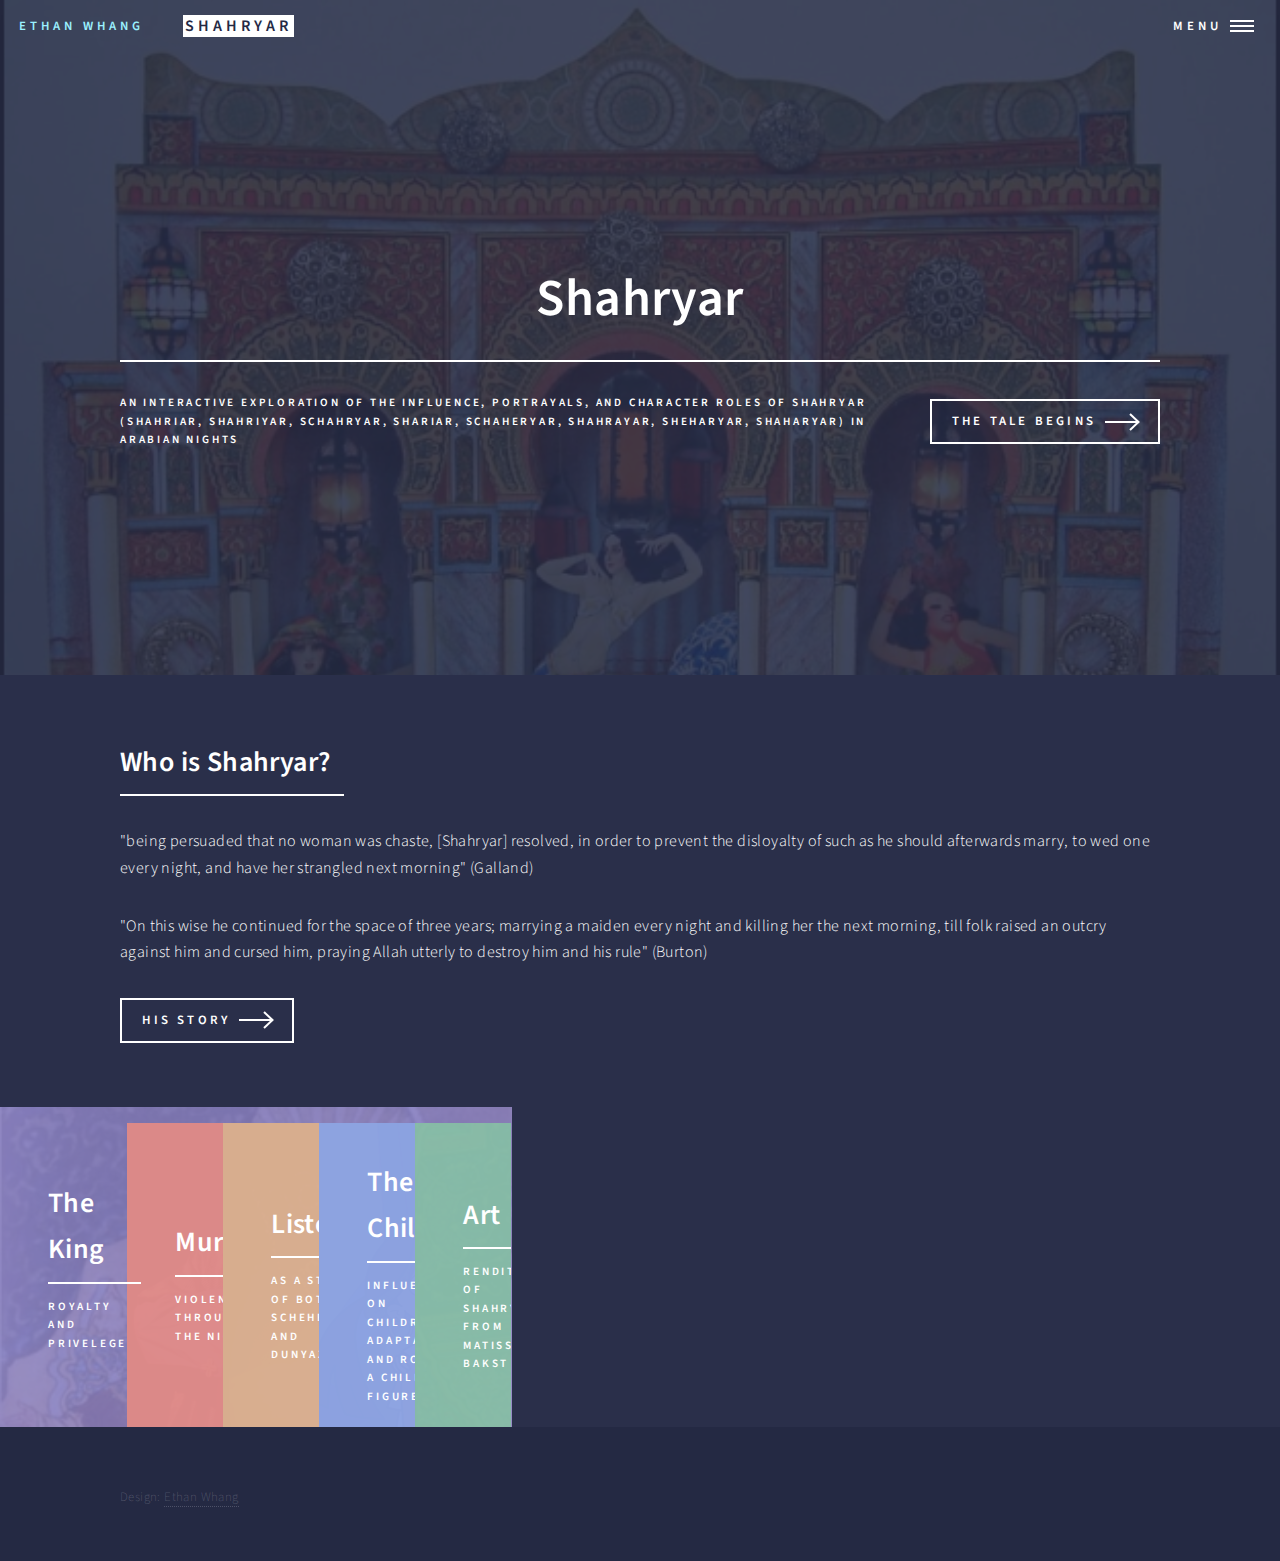
==== commit 9e85db13: "children" ====
--- a/index.html
+++ b/index.html
@@ -51,58 +51,8 @@
         <!-- Main -->
           <div id="main">
 
-            <!-- One -->
-              <section id="one" class="tiles">
-                <article style="background-image: url(&quot;images/pic01.jpg&quot;);">
-                  <span class="image" style="display: none;">
-                    <img src="images/pic27.jpg" alt="">
-                  </span>
-                  <header class="major">
-                    <h3><a href="art.html" class="link">Art</a></h3>
-                    <p>Renditions of Shahryar from Matisse to Bakst</p>
-                  </header>
-                <a href="art.html" class="link primary"></a></article>
-                <article style="background-image: url(&quot;images/pic02.jpg&quot;);">
-                  <span class="image" style="display: none;">
-                    <img src="images/pic02.jpg" alt="">
-                  </span>
-                  <header class="major">
-                    <h3><a href="children.html" class="link">Children</a></h3>
-                    <p>Influence on children's adaptations and role as a childish figure</p>
-                  </header>
-                <a href="children.html" class="link primary"></a></article>
-                <article style="background-image: url(&quot;images/pic03.jpg&quot;);">
-                  <span class="image" style="display: none;">
-                    <img src="images/pic03.jpg" alt="">
-                  </span>
-                  <header class="major">
-                    <h3><a href="listener.html" class="link">Listener</a></h3>
-                    <p>As a student of both Scheherazad and Dunyazad</p>
-                  </header>
-                <a href="listener.html" class="link primary"></a></article>
-                <article style="background-image: url(&quot;images/pic04.jpg&quot;);">
-                  <span class="image" style="display: none;">
-                    <img src="images/pic04.jpg" alt="">
-                  </span>
-                  <header class="major">
-                    <h3><a href="murderer.html" class="link">Murderer</a></h3>
-                    <p>Violence throughout the Nights</p>
-                  </header>
-                <a href="murderer.html" class="link primary"></a></article>
-                <a href="theking.html" class="link primary"></a></article>
-                <article style="background-image: url(&quot;images/pic05.jpg&quot;);">
-                  <span class="image" style="display: none;">
-                    <img src="images/pic05.jpg" alt="">
-                  </span>
-                  <header class="major">
-                    <h3><a href="theking.html" class="link">The King</a></h3>
-                    <p>Royalty and Privelege</p>
-                  </header>
-                </section>
-
-
-            <!-- Two -->
-              <section id="two">
+                        <!-- One -->
+              <section id="one">
                 <div class="inner">
                   <header class="major">
                     <h2>Who is Shahryar?</h2>
@@ -118,6 +68,55 @@
                   </ul>
                 </div>
               </section>
+
+            <!-- Two -->
+              <section id="two" class="tiles">
+                <a href="theking.html" class="link primary"></a></article>
+                <article style="background-image: url(&quot;images/pic05.jpg&quot;);">
+                  <span class="image" style="display: none;">
+                    <img src="images/pic05.jpg" alt="">
+                  </span>
+                  <header class="major">
+                    <h3><a href="theking.html" class="link">The King</a></h3>
+                    <p>Royalty and Privelege</p>
+                  </header>
+                <article style="background-image: url(&quot;images/pic04.jpg&quot;);">
+                  <span class="image" style="display: none;">
+                    <img src="images/pic04.jpg" alt="">
+                  </span>
+                  <header class="major">
+                    <h3><a href="murderer.html" class="link">Murderer</a></h3>
+                    <p>Violence throughout the Nights</p>
+                  </header>
+                <a href="murderer.html" class="link primary"></a></article>
+                <article style="background-image: url(&quot;images/pic03.jpg&quot;);">
+                  <span class="image" style="display: none;">
+                    <img src="images/pic03.jpg" alt="">
+                  </span>
+                  <header class="major">
+                    <h3><a href="listener.html" class="link">Listener</a></h3>
+                    <p>As a student of both Scheherazad and Dunyazad</p>
+                  </header>
+                <a href="listener.html" class="link primary"></a></article>
+                <article style="background-image: url(&quot;images/pic02.jpg&quot;);">
+                  <span class="image" style="display: none;">
+                    <img src="images/pic02.jpg" alt="">
+                  </span>
+                  <header class="major">
+                    <h3><a href="children.html" class="link">The Child</a></h3>
+                    <p>Influence on children's adaptations and role as a childish figure</p>
+                  </header>
+                <a href="children.html" class="link primary"></a></article>
+                <article style="background-image: url(&quot;images/pic27.jpg&quot;);">
+                  <span class="image" style="display: none;">
+                    <img src="images/pic27.jpg" alt="">
+                  </span>
+                  <header class="major">
+                    <h3><a href="art.html" class="link">Art</a></h3>
+                    <p>Renditions of Shahryar from Matisse to Bakst</p>
+                  </header>
+                <a href="art.html" class="link primary"></a></article>
+                </section>
 
           </div>
 
--- a/assets/css/main.css
+++ b/assets/css/main.css
@@ -2805,11 +2805,11 @@
 				opacity: 0;
 			}
 
-			.tiles article:nth-child(6n - 5) {
+			.tiles article:nth-child(6n - 1) {
 				width: 100%;
 			}
 
-			.tiles article:nth-child(6n - 4), .tiles article:nth-child(6n - 2) {
+			.tiles article:nth-child(6n - 5), .tiles article:nth-child(6n - 2) {
 				width: 60%;
 			}
 
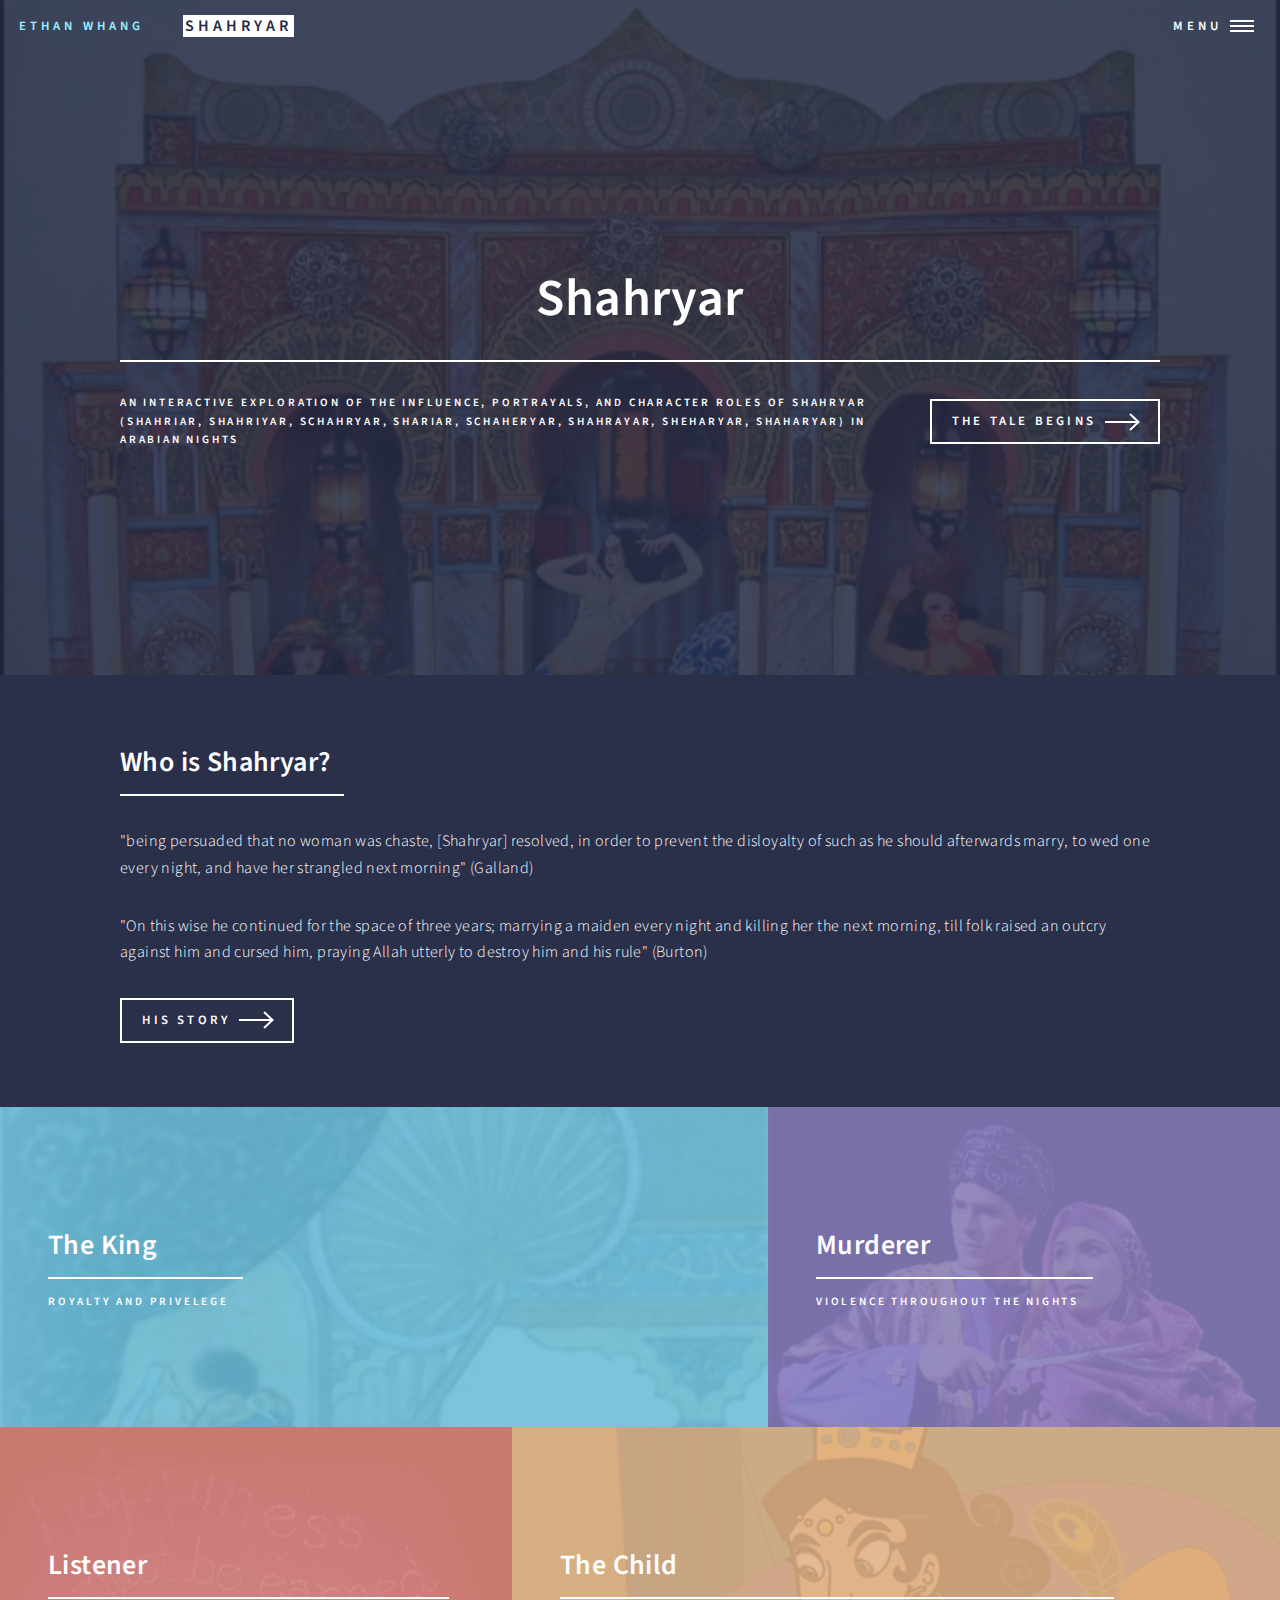
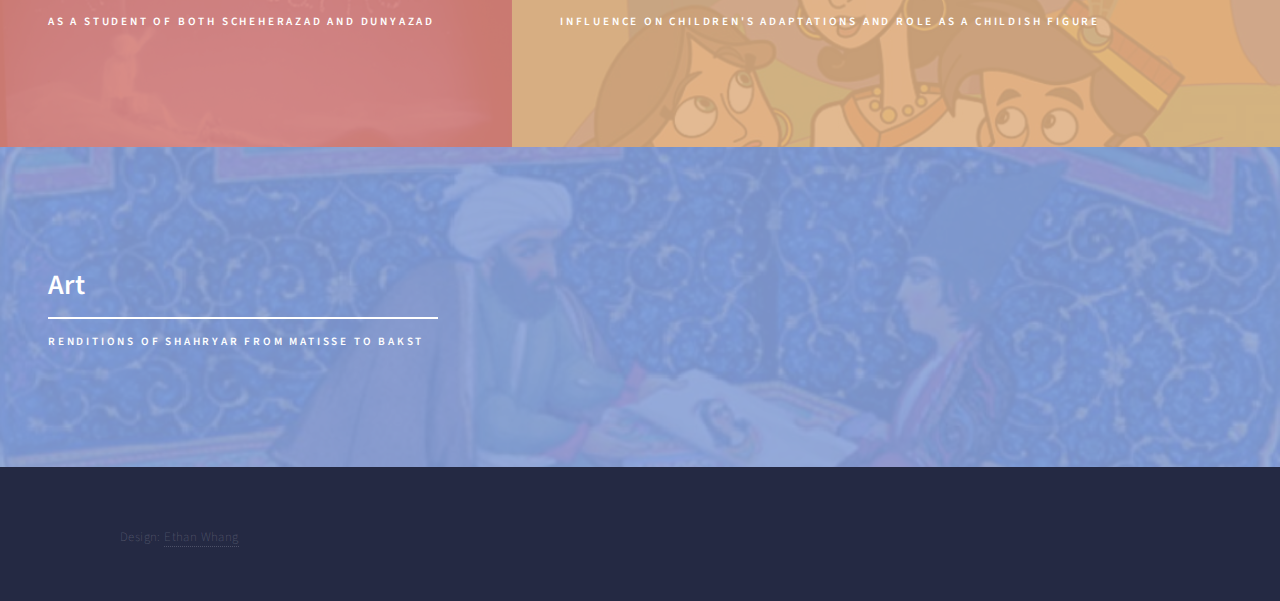
==== commit 35c62e29: "children" ====
--- a/index.html
+++ b/index.html
@@ -64,14 +64,15 @@
                   "On this wise he continued for the space of three years; marrying a maiden every night and killing her the next morning, till folk raised an outcry against him and cursed him, praying Allah utterly to destroy him and his rule" (Burton)
                 </p>
                   <ul class="actions">
-                    <li><a href="landing.html" class="button next">His Story</a></li>
+                    <li><a href="#two" class="button next scrolly">His Story</a></li>
                   </ul>
                 </div>
               </section>
 
             <!-- Two -->
               <section id="two" class="tiles">
-                <a href="theking.html" class="link primary"></a></article>
+
+
                 <article style="background-image: url(&quot;images/pic05.jpg&quot;);">
                   <span class="image" style="display: none;">
                     <img src="images/pic05.jpg" alt="">
@@ -80,6 +81,8 @@
                     <h3><a href="theking.html" class="link">The King</a></h3>
                     <p>Royalty and Privelege</p>
                   </header>
+                <a href="theking.html" class="link primary"></a></article>
+
                 <article style="background-image: url(&quot;images/pic04.jpg&quot;);">
                   <span class="image" style="display: none;">
                     <img src="images/pic04.jpg" alt="">
@@ -89,6 +92,7 @@
                     <p>Violence throughout the Nights</p>
                   </header>
                 <a href="murderer.html" class="link primary"></a></article>
+
                 <article style="background-image: url(&quot;images/pic03.jpg&quot;);">
                   <span class="image" style="display: none;">
                     <img src="images/pic03.jpg" alt="">
@@ -98,6 +102,7 @@
                     <p>As a student of both Scheherazad and Dunyazad</p>
                   </header>
                 <a href="listener.html" class="link primary"></a></article>
+
                 <article style="background-image: url(&quot;images/pic02.jpg&quot;);">
                   <span class="image" style="display: none;">
                     <img src="images/pic02.jpg" alt="">
@@ -107,6 +112,7 @@
                     <p>Influence on children's adaptations and role as a childish figure</p>
                   </header>
                 <a href="children.html" class="link primary"></a></article>
+
                 <article style="background-image: url(&quot;images/pic27.jpg&quot;);">
                   <span class="image" style="display: none;">
                     <img src="images/pic27.jpg" alt="">
@@ -116,7 +122,8 @@
                     <p>Renditions of Shahryar from Matisse to Bakst</p>
                   </header>
                 <a href="art.html" class="link primary"></a></article>
-                </section>
+
+              </section>
 
           </div>
 
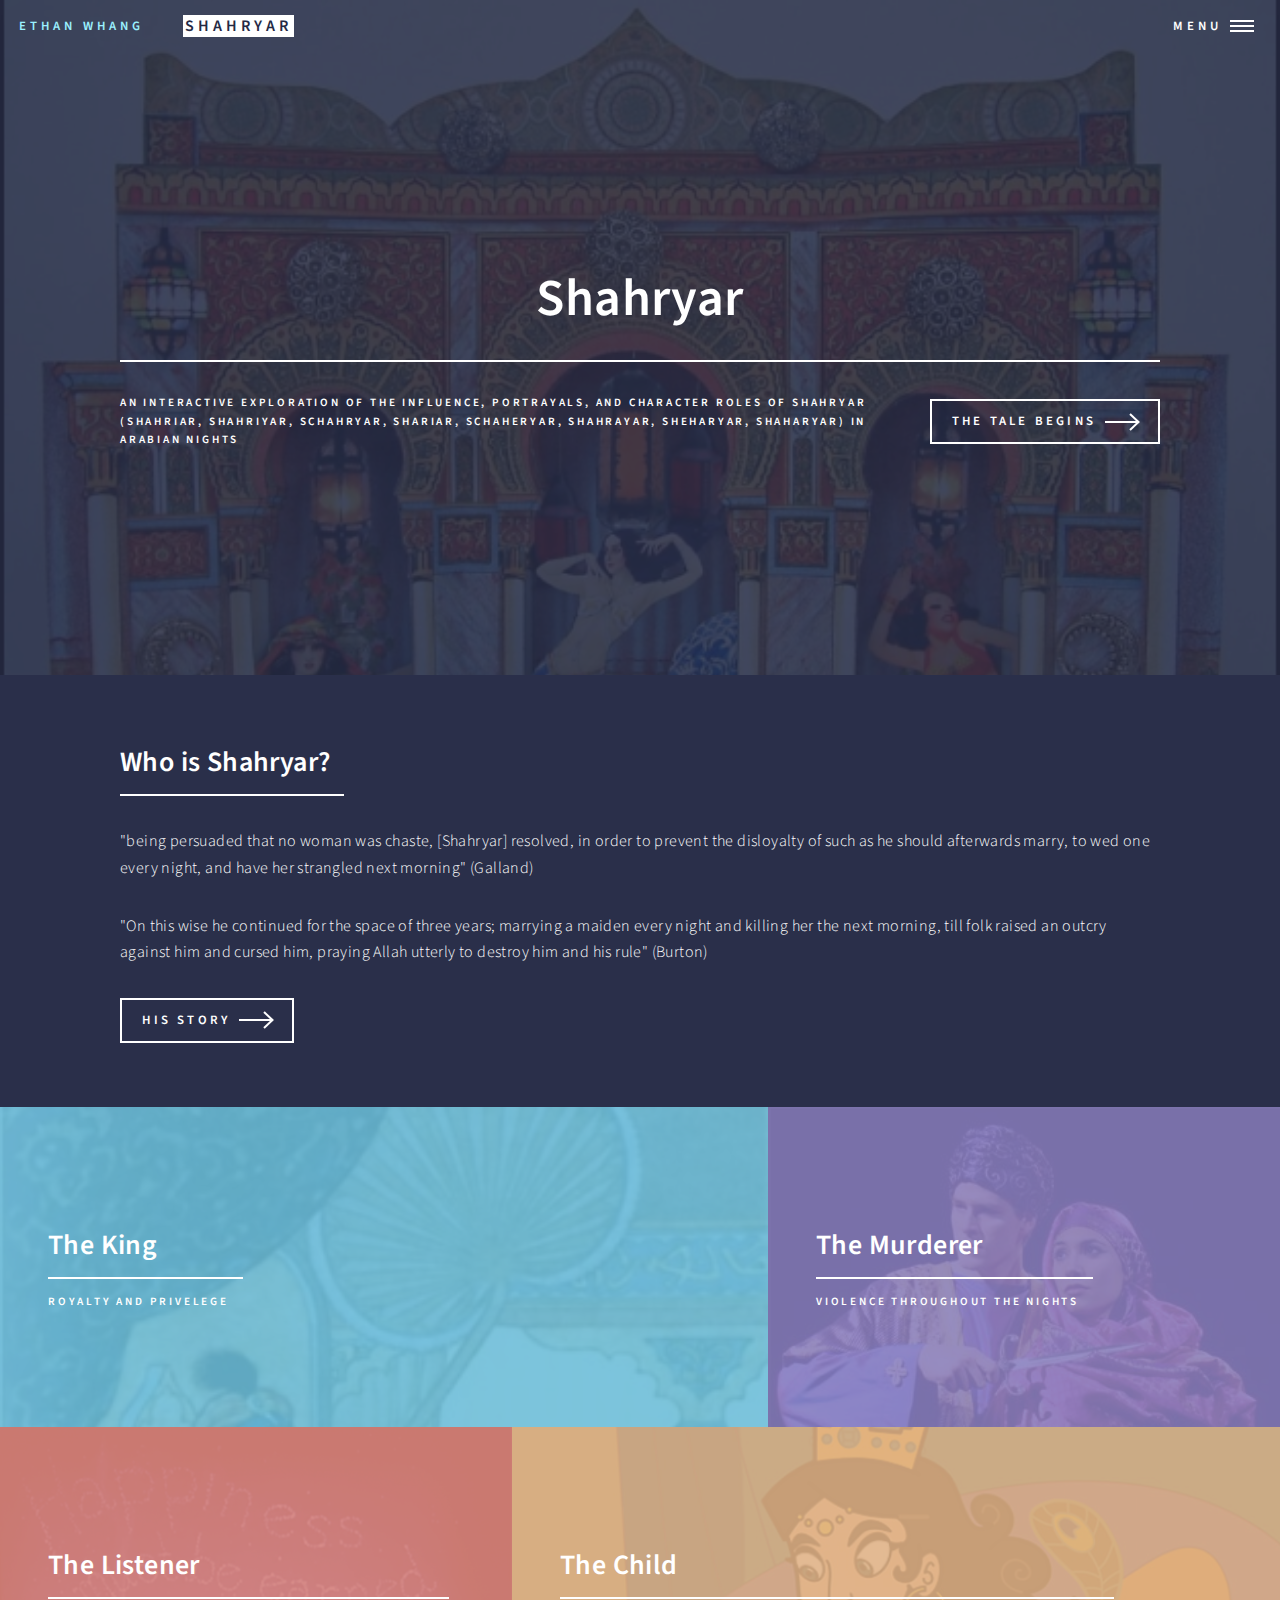
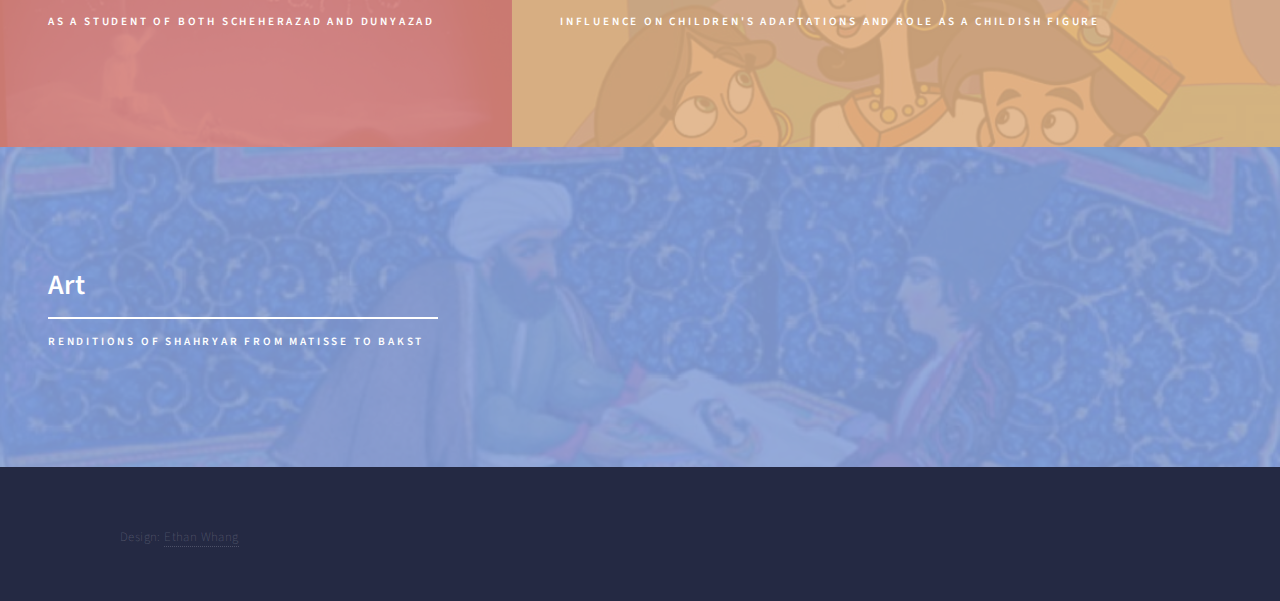
==== commit 574b0899: "children" ====
--- a/index.html
+++ b/index.html
@@ -88,7 +88,7 @@
                     <img src="images/pic04.jpg" alt="">
                   </span>
                   <header class="major">
-                    <h3><a href="murderer.html" class="link">Murderer</a></h3>
+                    <h3><a href="murderer.html" class="link">The Murderer</a></h3>
                     <p>Violence throughout the Nights</p>
                   </header>
                 <a href="murderer.html" class="link primary"></a></article>
@@ -98,7 +98,7 @@
                     <img src="images/pic03.jpg" alt="">
                   </span>
                   <header class="major">
-                    <h3><a href="listener.html" class="link">Listener</a></h3>
+                    <h3><a href="listener.html" class="link">The Listener</a></h3>
                     <p>As a student of both Scheherazad and Dunyazad</p>
                   </header>
                 <a href="listener.html" class="link primary"></a></article>
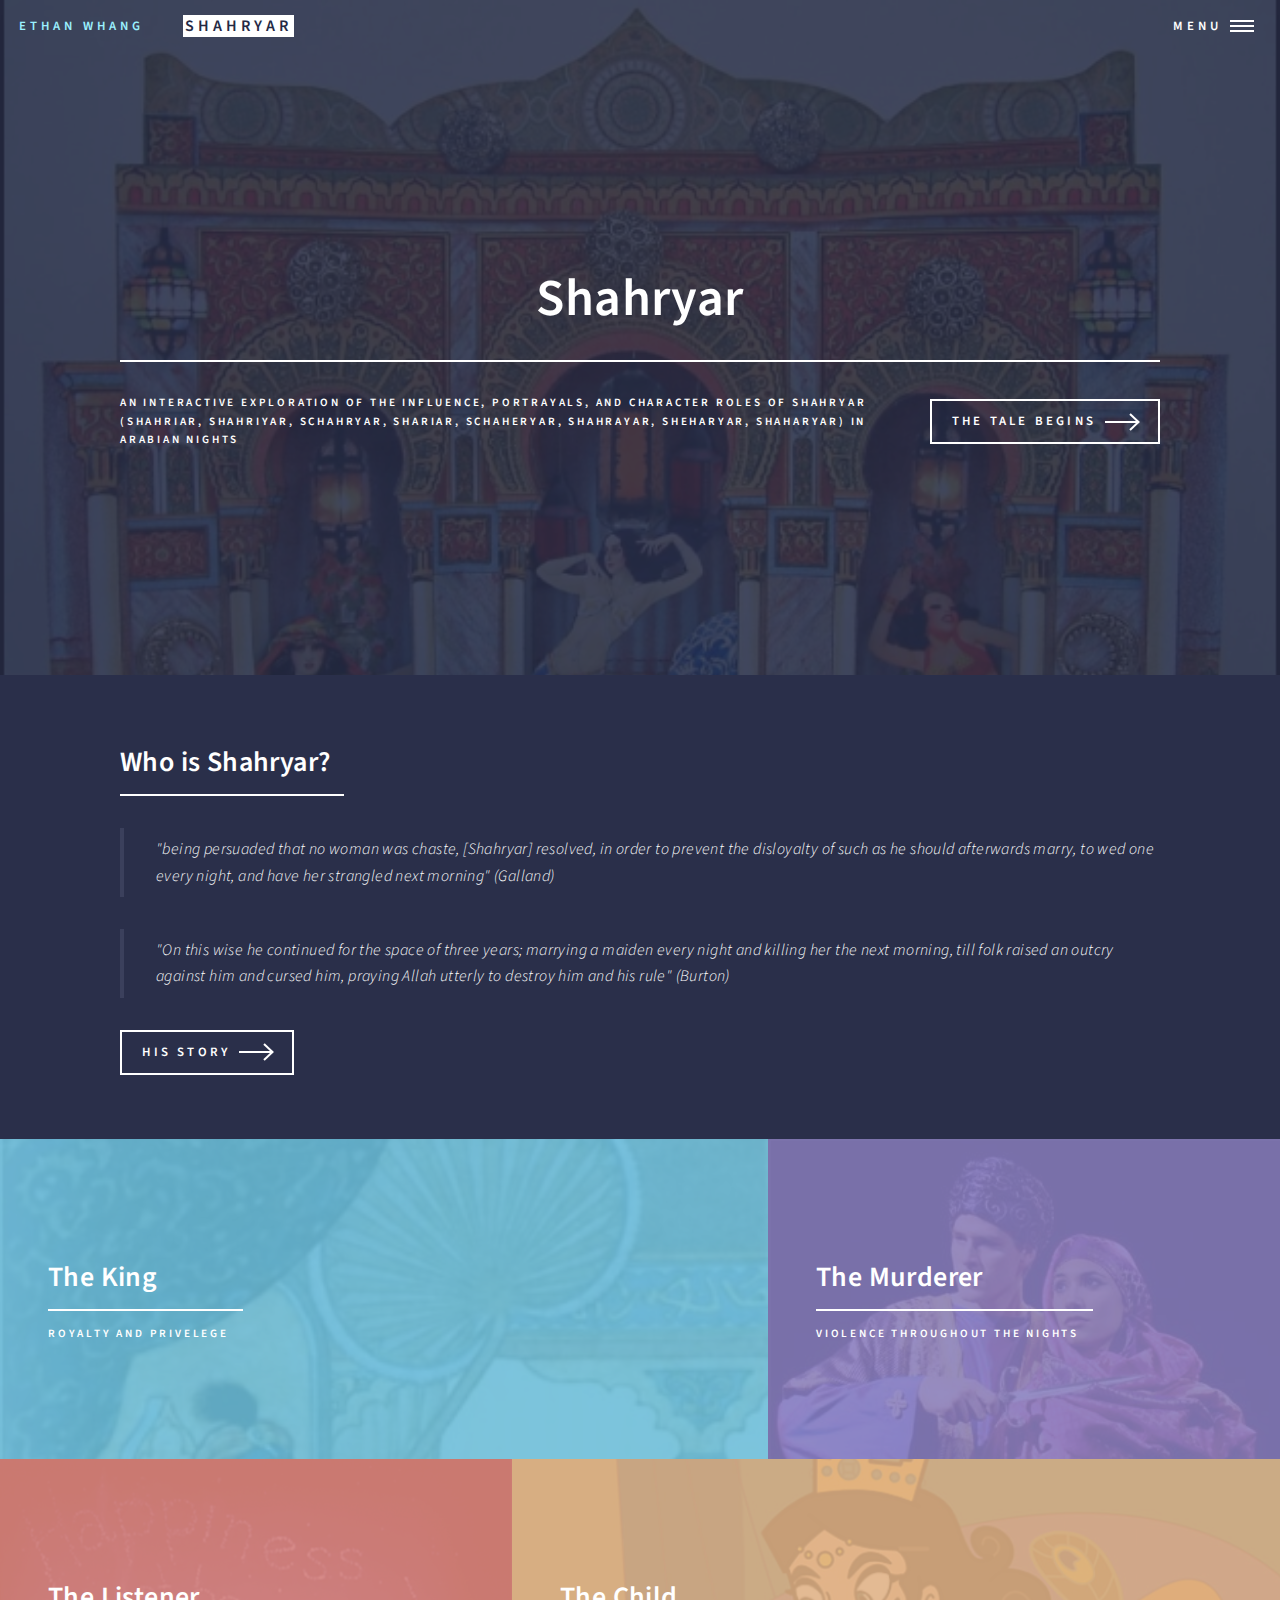
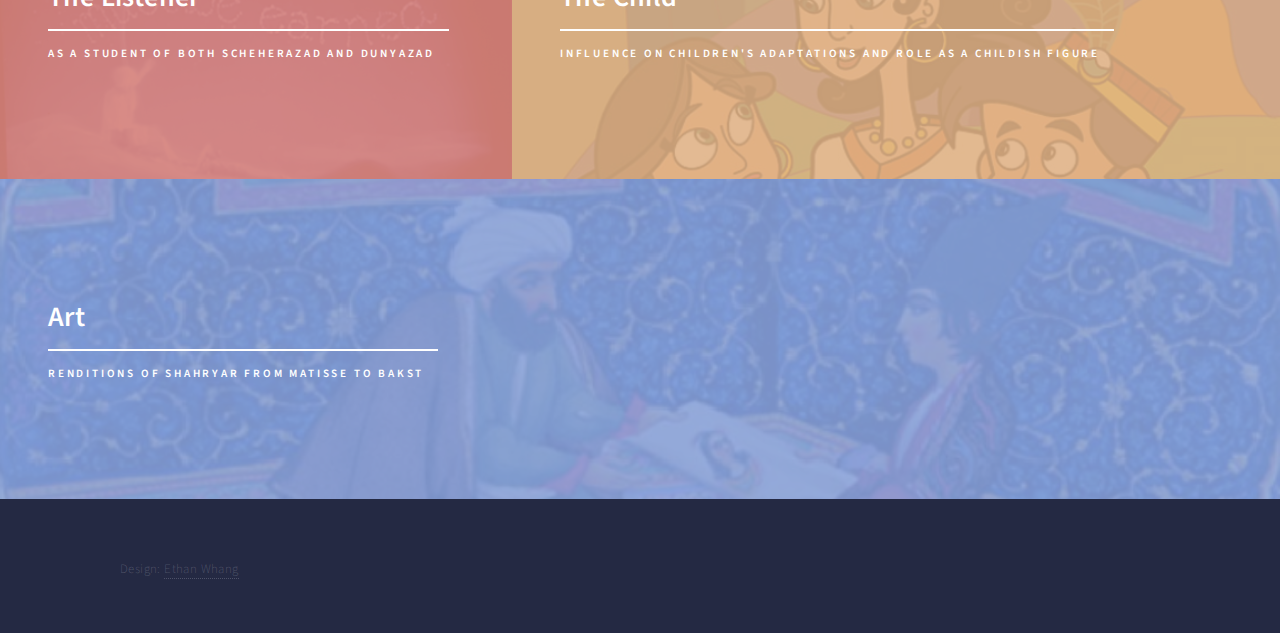
==== commit 881568c6: "children" ====
--- a/index.html
+++ b/index.html
@@ -24,11 +24,11 @@
         <!-- Menu -->
           <nav id="menu">
             <ul class="links">
+              <li><a hre="theking.html">The King</a></li>
+              <li><a href="murderer.html">Murderer</a></li>
+              <li><a href="listener.html">Listener</a></li>
+              <li><a href="children.html">Children</a></li>
               <li><a href="art.html">Art</a></li>
-              <li><a href="children.html">Children</a></li>
-              <li><a href="listener.html">Listener</a></li>
-              <li><a href="murderer.html">Murderer</a></li>
-              <li><a hre="theking.html">The King</a></li>
             </ul>
           </nav>
 
@@ -57,12 +57,12 @@
                   <header class="major">
                     <h2>Who is Shahryar?</h2>
                   </header>
-                  <p>
+                <blockquote>
                   "being persuaded that no woman was chaste, [Shahryar] resolved, in order to prevent the disloyalty of such as he should afterwards marry, to wed one every night, and have her strangled next morning" (Galland)
-                </p>
-                <p>
+                </blockquote>
+                <blockquote>
                   "On this wise he continued for the space of three years; marrying a maiden every night and killing her the next morning, till folk raised an outcry against him and cursed him, praying Allah utterly to destroy him and his rule" (Burton)
-                </p>
+                </blockquote>
                   <ul class="actions">
                     <li><a href="#two" class="button next scrolly">His Story</a></li>
                   </ul>
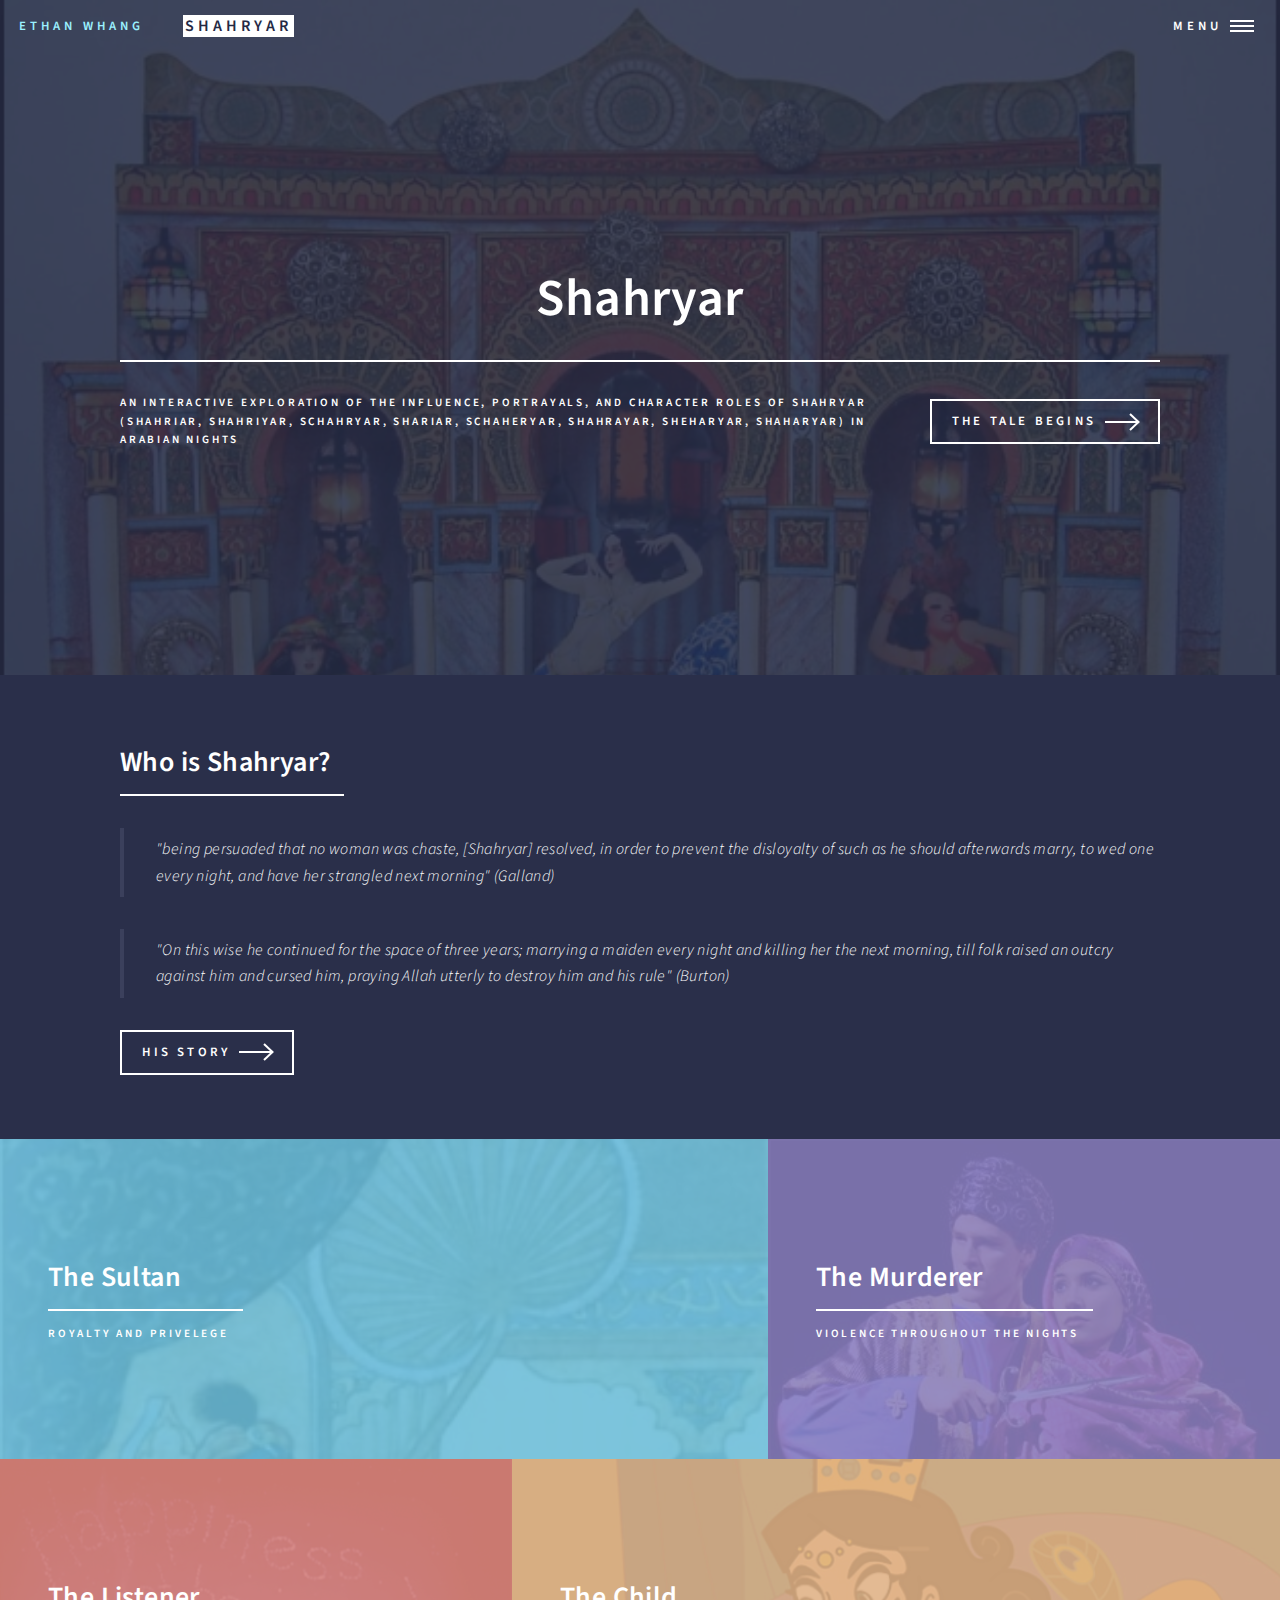
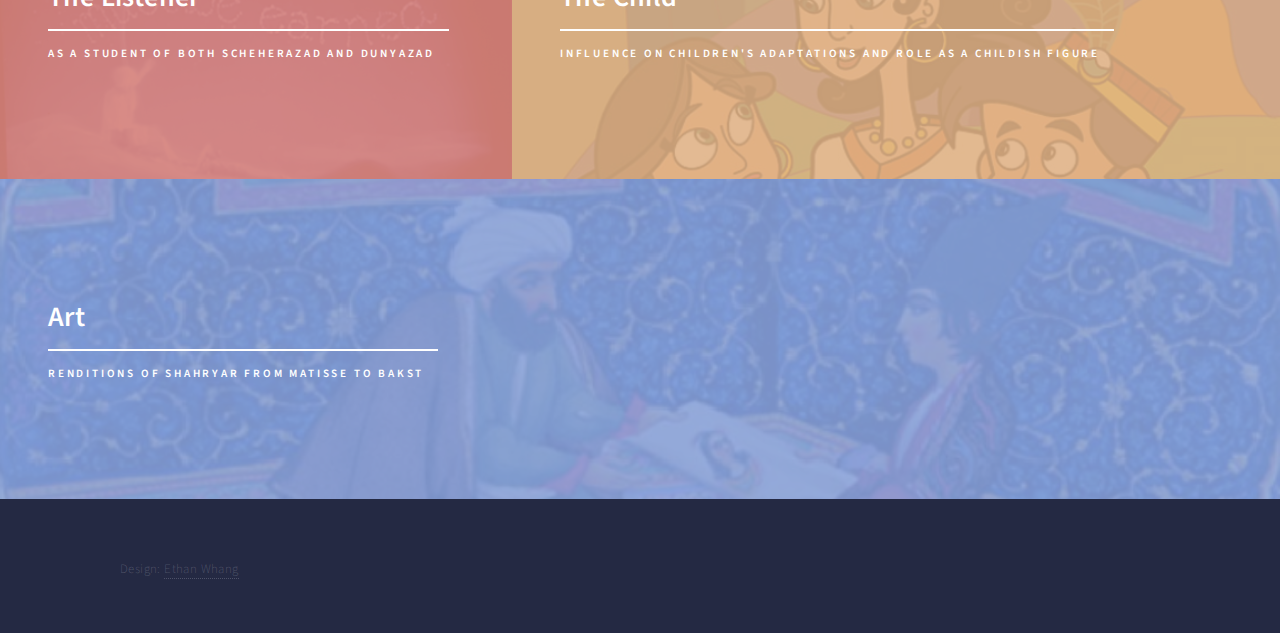
==== commit 293ce7d8: "working on king" ====
--- a/index.html
+++ b/index.html
@@ -24,7 +24,7 @@
         <!-- Menu -->
           <nav id="menu">
             <ul class="links">
-              <li><a hre="theking.html">The King</a></li>
+              <li><a hre="theking.html">Sultan</a></li>
               <li><a href="murderer.html">Murderer</a></li>
               <li><a href="listener.html">Listener</a></li>
               <li><a href="children.html">Children</a></li>
@@ -78,7 +78,7 @@
                     <img src="images/pic05.jpg" alt="">
                   </span>
                   <header class="major">
-                    <h3><a href="theking.html" class="link">The King</a></h3>
+                    <h3><a href="theking.html" class="link">The Sultan</a></h3>
                     <p>Royalty and Privelege</p>
                   </header>
                 <a href="theking.html" class="link primary"></a></article>
